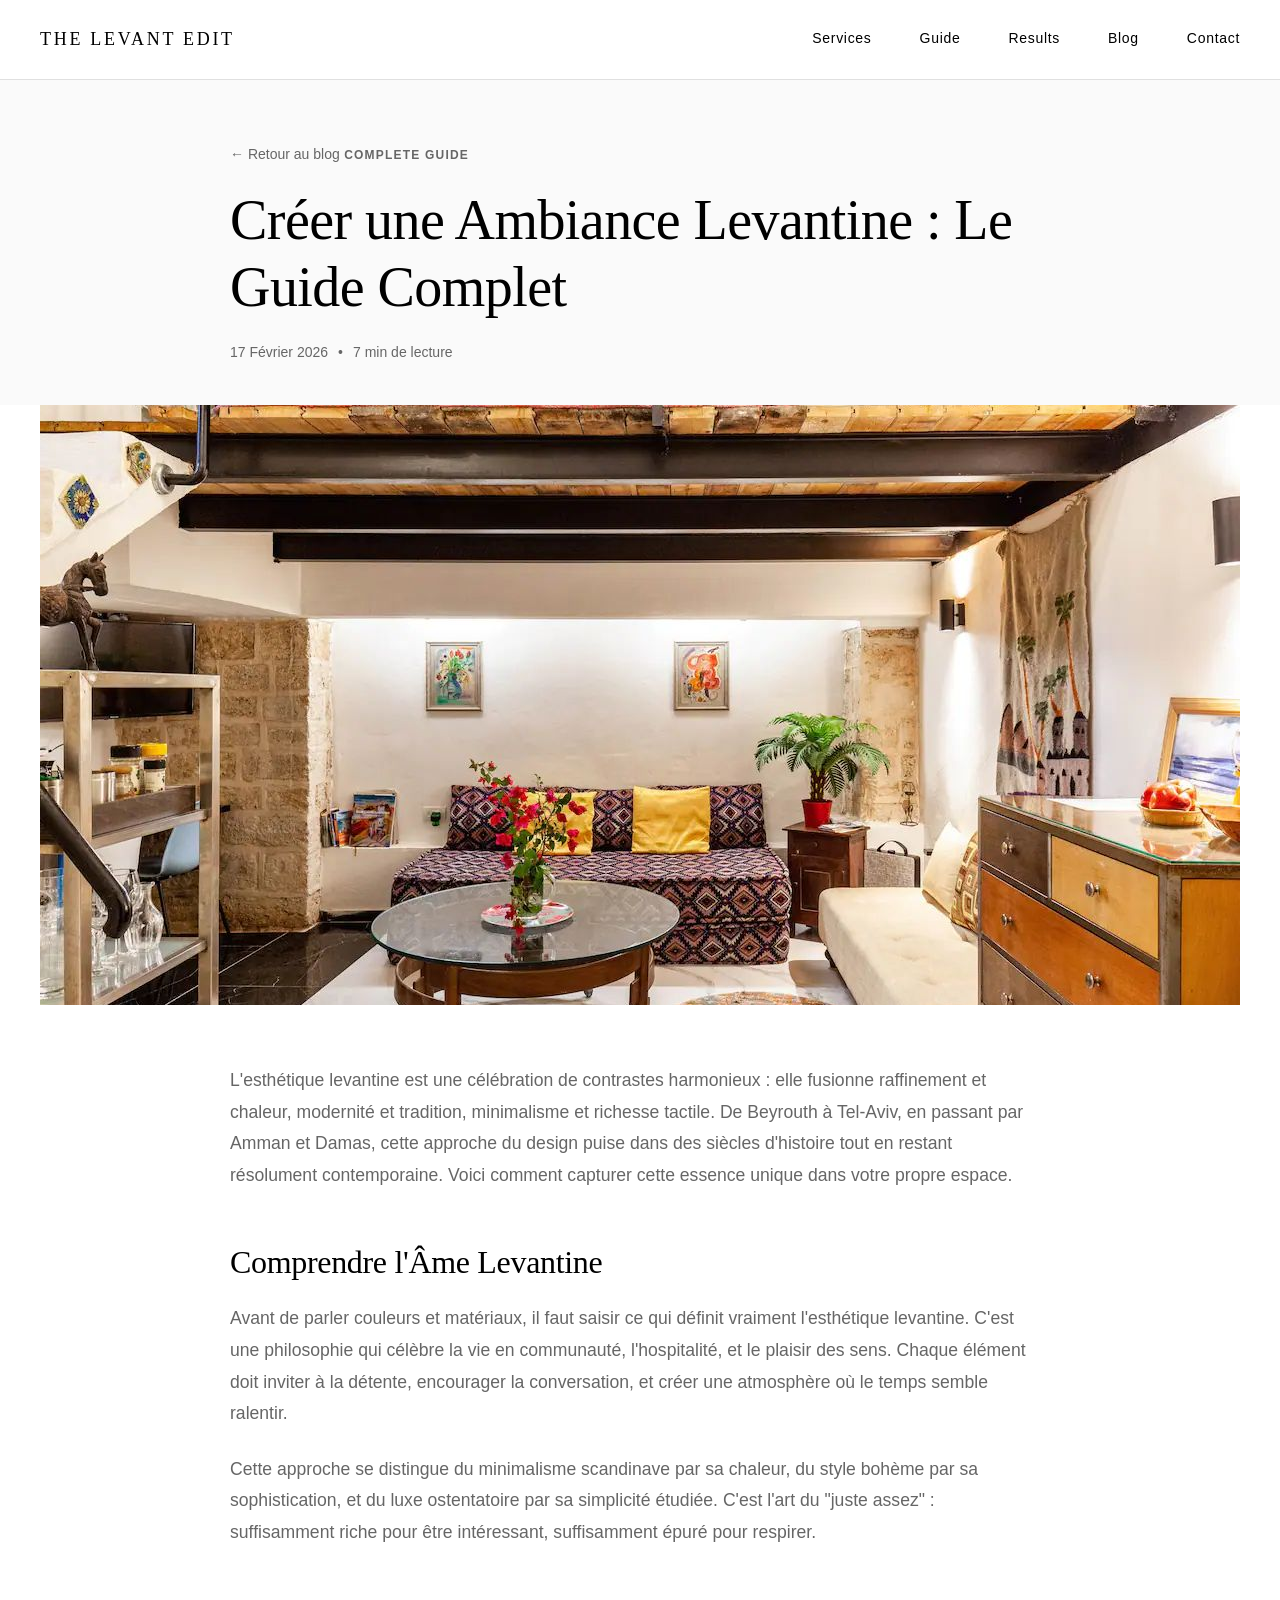
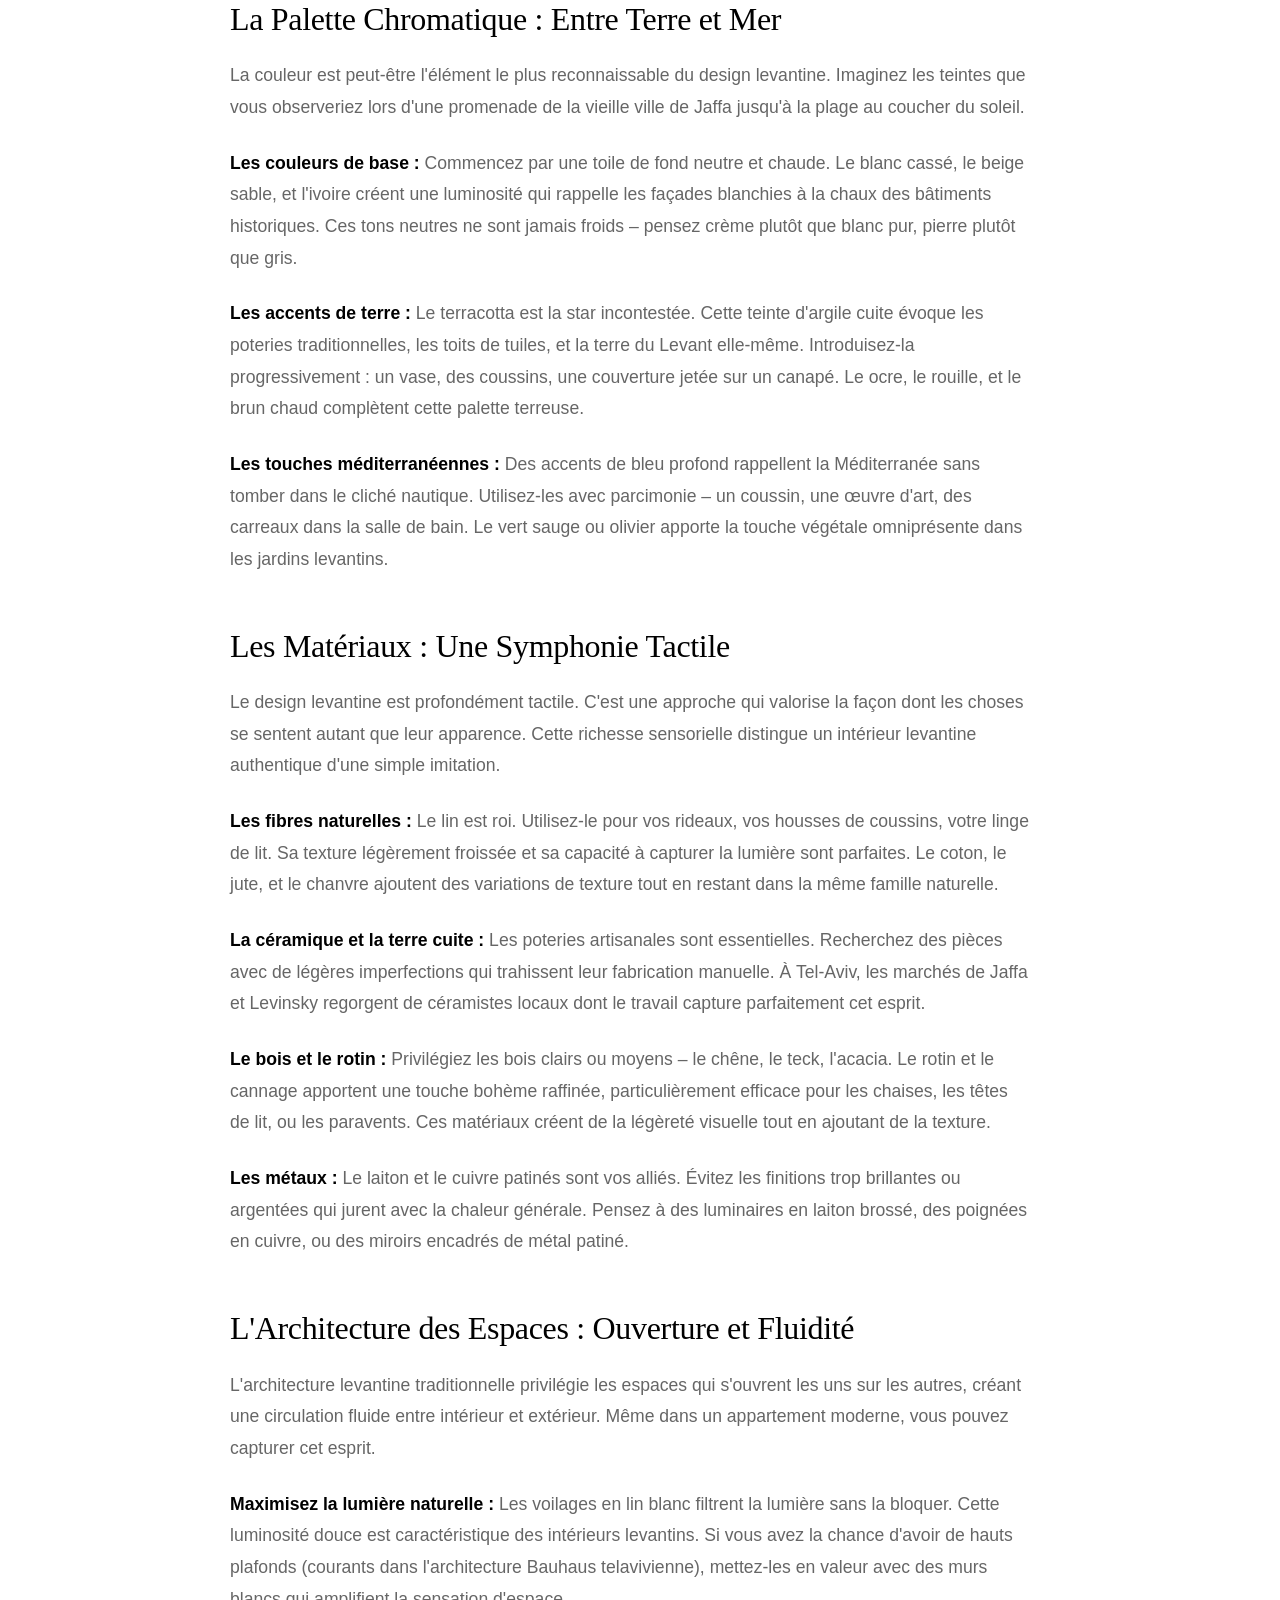
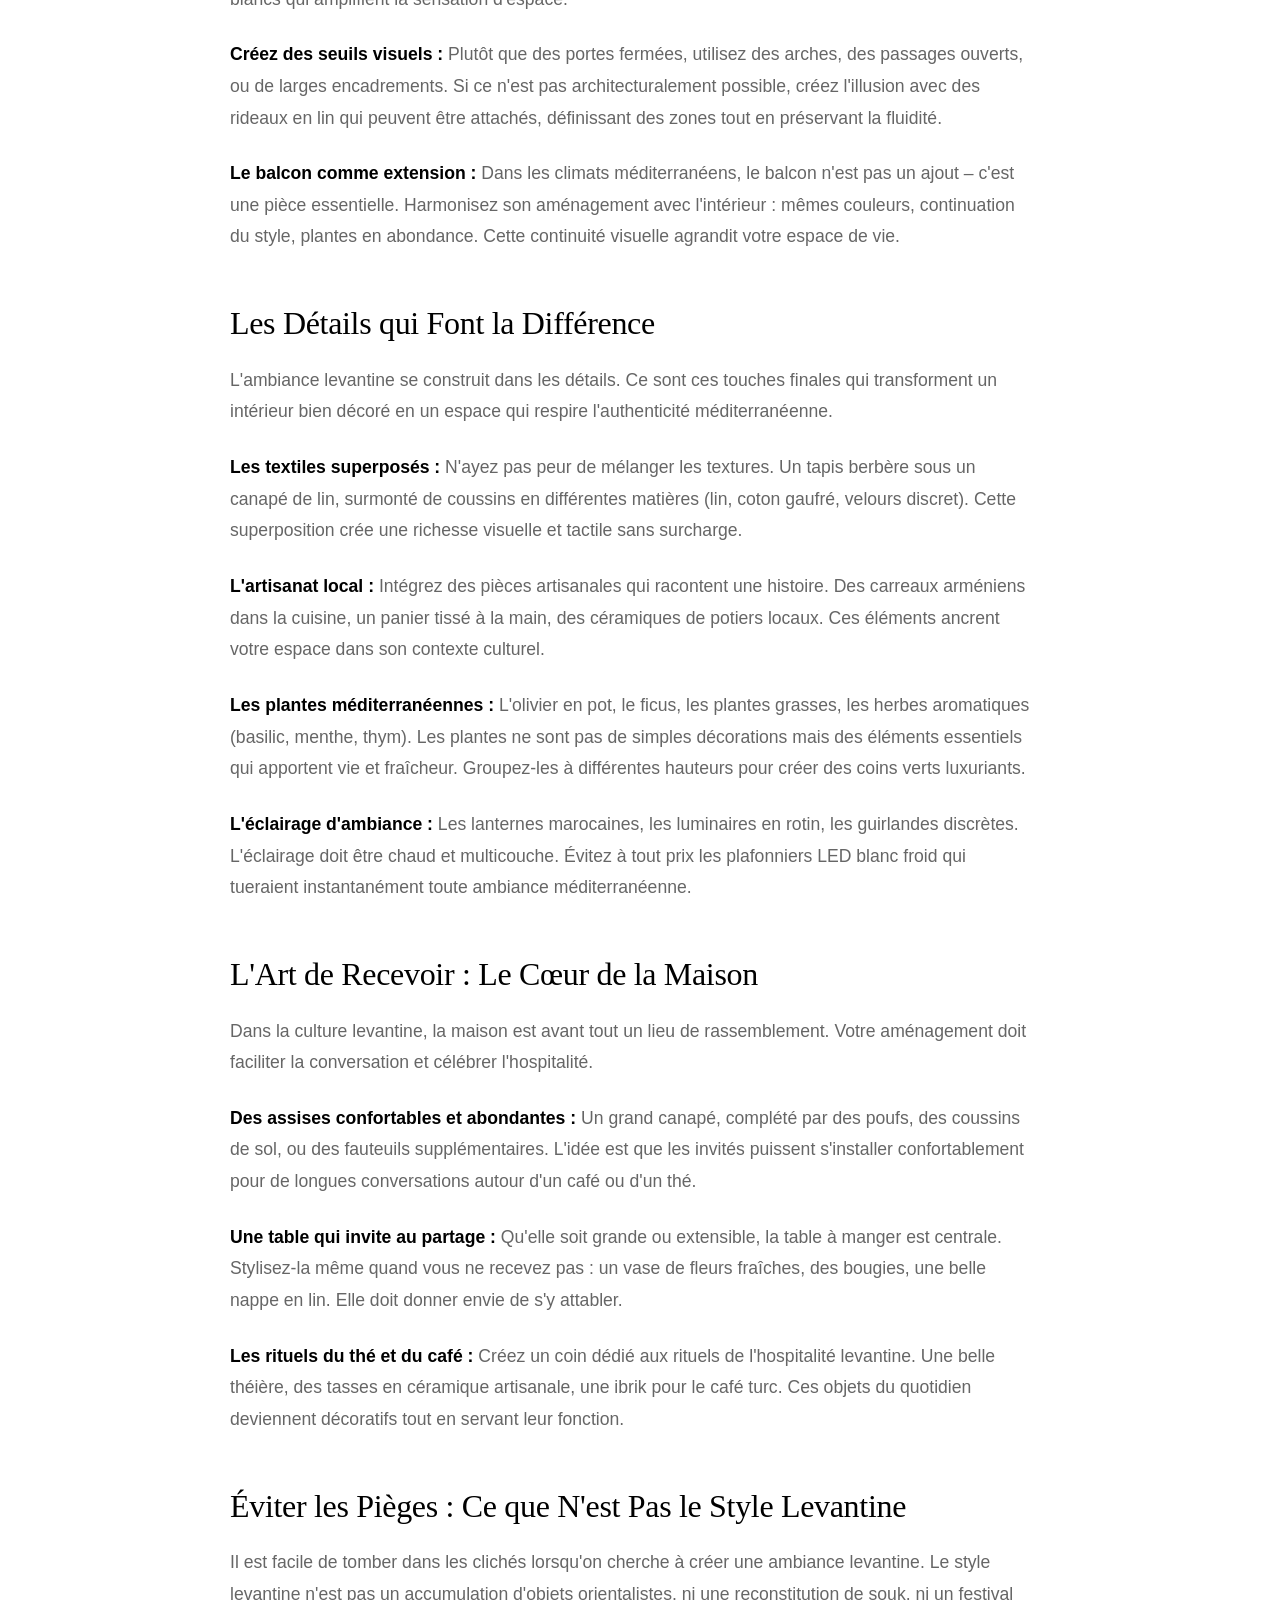
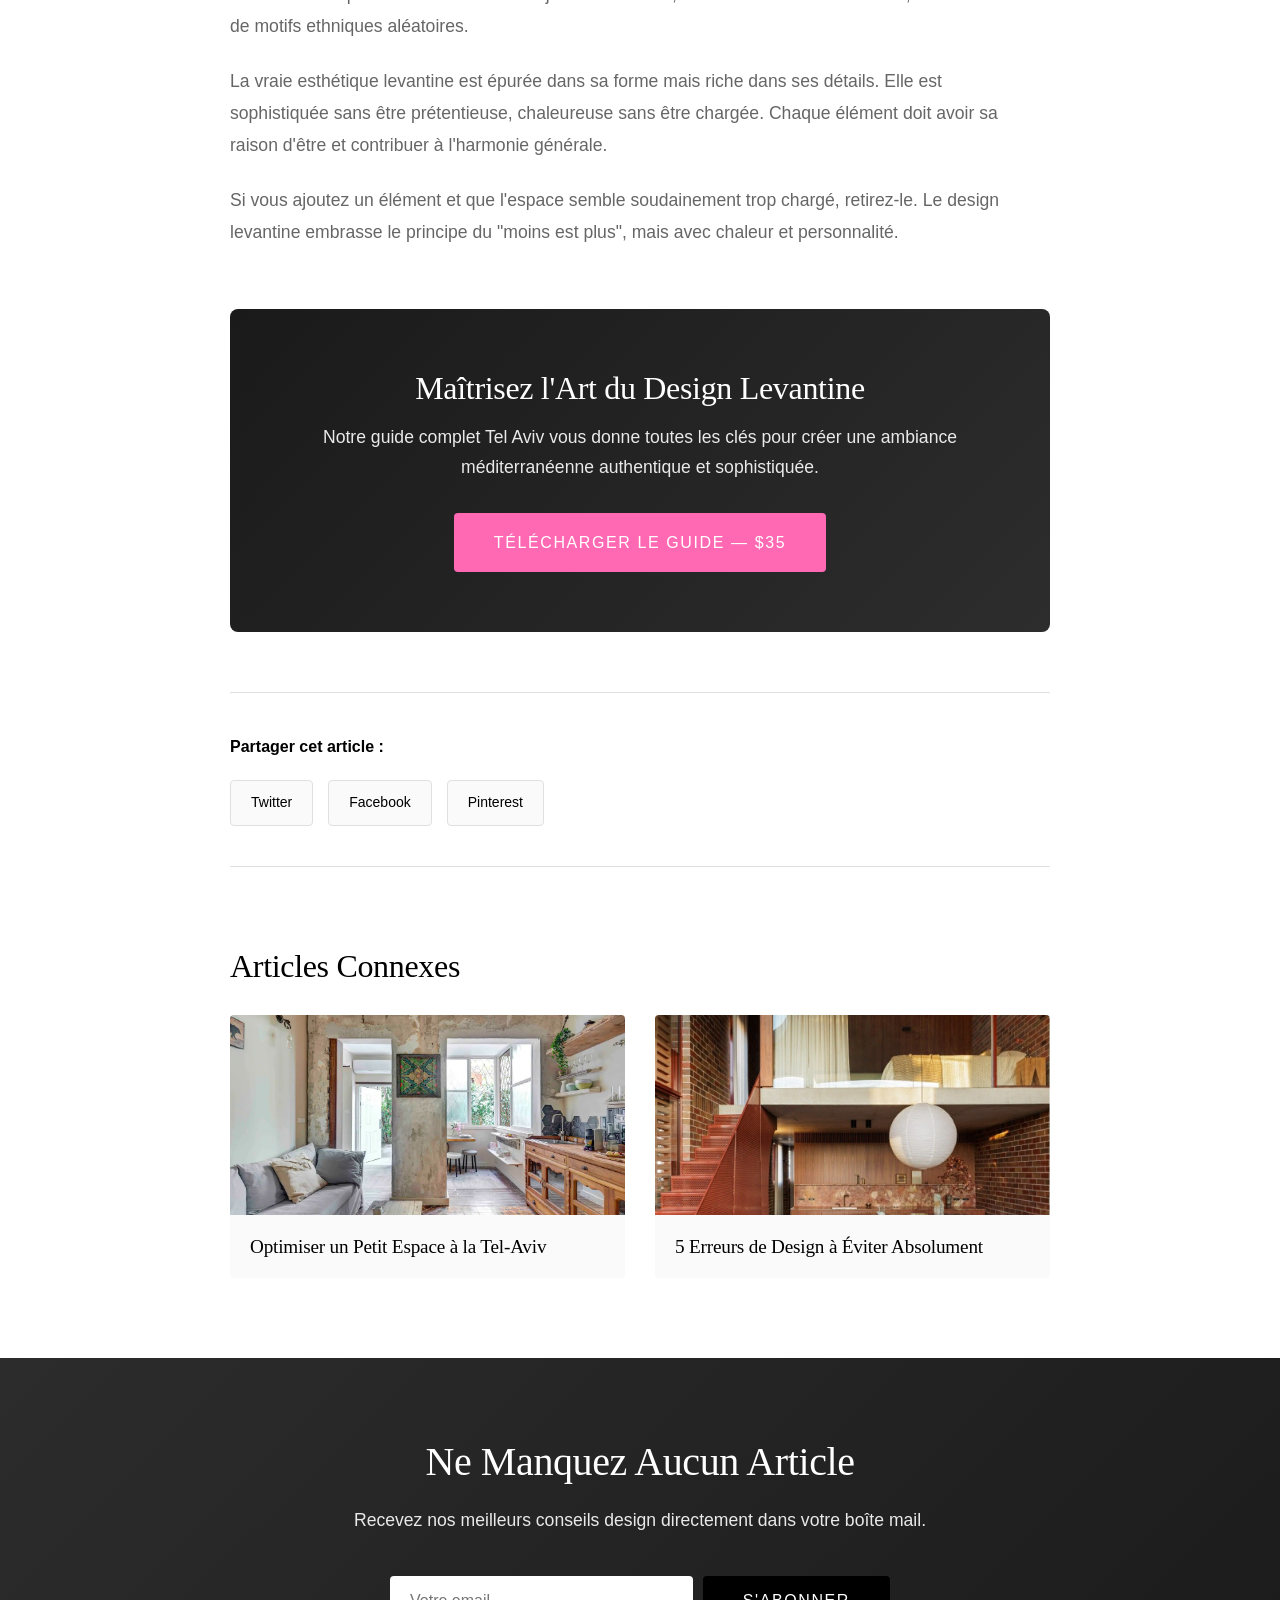
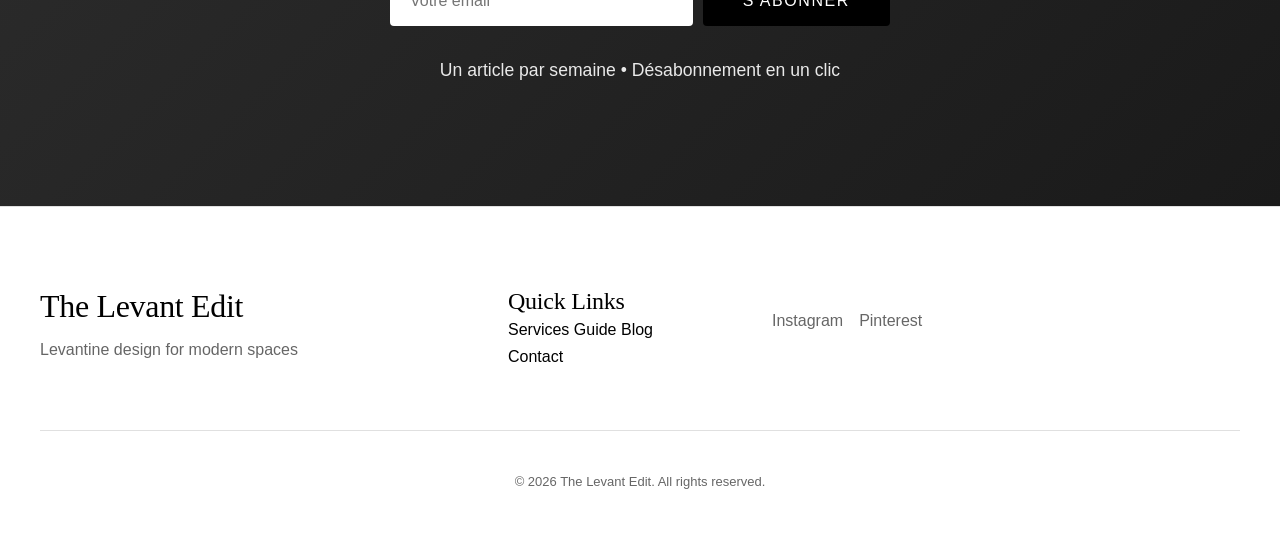
==== blog-ambiance-levantine.html @ 49e39364 "Ajout des 3 articles de blog complets: - Blog optimiser petit espace (5 min) - Blog erreurs design à" ====
<!DOCTYPE html>
<html lang="fr">
<head>
    <meta charset="UTF-8">
    <meta name="viewport" content="width=device-width, initial-scale=1.0">

    <!-- SEO Meta Tags -->
    <title>Créer une Ambiance Levantine : Le Guide Complet | The Levant Edit</title>
    <meta name="description" content="L'esthétique levantine fusionne raffinement et chaleur, modernité et tradition. Découvrez comment l'importer chez vous avec authenticité.">
    <meta name="keywords" content="design levantine, esthétique méditerranéenne, décoration moyen-orient, style tel aviv, ambiance levantine">

    <!-- Open Graph -->
    <meta property="og:type" content="article">
    <meta property="og:title" content="Créer une Ambiance Levantine : Le Guide Complet">
    <meta property="og:description" content="L'esthétique levantine fusionne raffinement et chaleur, modernité et tradition.">
    <meta property="og:image" content="https://thelevantedit.com/blog3.jpg">

    <!-- Canonical -->
    <link rel="canonical" href="https://thelevantedit.com/blog-ambiance-levantine.html">

    <!-- Favicon -->
    <link rel="icon" type="image/png" href="favicon.png">

    <!-- Stylesheet -->
    <link rel="stylesheet" href="styles.css">

    <!-- Google Analytics -->
    <script async src="https://www.googletagmanager.com/gtag/js?id=G-R26Z136GF2"></script>
    <script>
        window.dataLayer = window.dataLayer || [];
        function gtag(){dataLayer.push(arguments);}
        gtag('js', new Date());
        gtag('config', 'G-R26Z136GF2');
    </script>

    <!-- Gumroad -->
    <script src="https://gumroad.com/js/gumroad.js"></script>
</head>
<body>

    <!-- Navigation -->
    <nav class="nav">
        <div class="nav-container">
            <div class="nav-brand">
                <a href="index.html">The Levant Edit</a>
            </div>
            <div class="nav-mobile-toggle">
                <span></span>
                <span></span>
                <span></span>
            </div>
            <div class="nav-links">
                <a href="index.html#services">Services</a>
                <a href="index.html#airbnb">Guide</a>
                <a href="index.html#results">Results</a>
                <a href="index.html#blog">Blog</a>
                <a href="index.html#contact">Contact</a>
            </div>
        </div>
    </nav>

    <!-- Article Header -->
    <section class="blog-article-header">
        <div class="container-narrow">
            <a href="index.html#blog" class="back-link">← Retour au blog</a>
            <span class="article-category">Complete Guide</span>
            <h1>Créer une Ambiance Levantine : Le Guide Complet</h1>
            <div class="article-meta">
                <span>17 Février 2026</span>
                <span>•</span>
                <span>7 min de lecture</span>
            </div>
        </div>
    </section>

    <!-- Featured Image -->
    <section class="article-featured-image">
        <div class="container">
            <img src="blog3.jpg" alt="Ambiance levantine authentique">
        </div>
    </section>

    <!-- Article Content -->
    <article class="blog-article">
        <div class="container-narrow">
            <div class="article-content">
                <p class="lead-paragraph">L'esthétique levantine est une célébration de contrastes harmonieux : elle fusionne raffinement et chaleur, modernité et tradition, minimalisme et richesse tactile. De Beyrouth à Tel-Aviv, en passant par Amman et Damas, cette approche du design puise dans des siècles d'histoire tout en restant résolument contemporaine. Voici comment capturer cette essence unique dans votre propre espace.</p>

                <h2>Comprendre l'Âme Levantine</h2>
                <p>Avant de parler couleurs et matériaux, il faut saisir ce qui définit vraiment l'esthétique levantine. C'est une philosophie qui célèbre la vie en communauté, l'hospitalité, et le plaisir des sens. Chaque élément doit inviter à la détente, encourager la conversation, et créer une atmosphère où le temps semble ralentir.</p>

                <p>Cette approche se distingue du minimalisme scandinave par sa chaleur, du style bohème par sa sophistication, et du luxe ostentatoire par sa simplicité étudiée. C'est l'art du "juste assez" : suffisamment riche pour être intéressant, suffisamment épuré pour respirer.</p>

                <h2>La Palette Chromatique : Entre Terre et Mer</h2>
                <p>La couleur est peut-être l'élément le plus reconnaissable du design levantine. Imaginez les teintes que vous observeriez lors d'une promenade de la vieille ville de Jaffa jusqu'à la plage au coucher du soleil.</p>

                <p><strong>Les couleurs de base :</strong> Commencez par une toile de fond neutre et chaude. Le blanc cassé, le beige sable, et l'ivoire créent une luminosité qui rappelle les façades blanchies à la chaux des bâtiments historiques. Ces tons neutres ne sont jamais froids – pensez crème plutôt que blanc pur, pierre plutôt que gris.</p>

                <p><strong>Les accents de terre :</strong> Le terracotta est la star incontestée. Cette teinte d'argile cuite évoque les poteries traditionnelles, les toits de tuiles, et la terre du Levant elle-même. Introduisez-la progressivement : un vase, des coussins, une couverture jetée sur un canapé. Le ocre, le rouille, et le brun chaud complètent cette palette terreuse.</p>

                <p><strong>Les touches méditerranéennes :</strong> Des accents de bleu profond rappellent la Méditerranée sans tomber dans le cliché nautique. Utilisez-les avec parcimonie – un coussin, une œuvre d'art, des carreaux dans la salle de bain. Le vert sauge ou olivier apporte la touche végétale omniprésente dans les jardins levantins.</p>

                <h2>Les Matériaux : Une Symphonie Tactile</h2>
                <p>Le design levantine est profondément tactile. C'est une approche qui valorise la façon dont les choses se sentent autant que leur apparence. Cette richesse sensorielle distingue un intérieur levantine authentique d'une simple imitation.</p>

                <p><strong>Les fibres naturelles :</strong> Le lin est roi. Utilisez-le pour vos rideaux, vos housses de coussins, votre linge de lit. Sa texture légèrement froissée et sa capacité à capturer la lumière sont parfaites. Le coton, le jute, et le chanvre ajoutent des variations de texture tout en restant dans la même famille naturelle.</p>

                <p><strong>La céramique et la terre cuite :</strong> Les poteries artisanales sont essentielles. Recherchez des pièces avec de légères imperfections qui trahissent leur fabrication manuelle. À Tel-Aviv, les marchés de Jaffa et Levinsky regorgent de céramistes locaux dont le travail capture parfaitement cet esprit.</p>

                <p><strong>Le bois et le rotin :</strong> Privilégiez les bois clairs ou moyens – le chêne, le teck, l'acacia. Le rotin et le cannage apportent une touche bohème raffinée, particulièrement efficace pour les chaises, les têtes de lit, ou les paravents. Ces matériaux créent de la légèreté visuelle tout en ajoutant de la texture.</p>

                <p><strong>Les métaux :</strong> Le laiton et le cuivre patinés sont vos alliés. Évitez les finitions trop brillantes ou argentées qui jurent avec la chaleur générale. Pensez à des luminaires en laiton brossé, des poignées en cuivre, ou des miroirs encadrés de métal patiné.</p>

                <h2>L'Architecture des Espaces : Ouverture et Fluidité</h2>
                <p>L'architecture levantine traditionnelle privilégie les espaces qui s'ouvrent les uns sur les autres, créant une circulation fluide entre intérieur et extérieur. Même dans un appartement moderne, vous pouvez capturer cet esprit.</p>

                <p><strong>Maximisez la lumière naturelle :</strong> Les voilages en lin blanc filtrent la lumière sans la bloquer. Cette luminosité douce est caractéristique des intérieurs levantins. Si vous avez la chance d'avoir de hauts plafonds (courants dans l'architecture Bauhaus telavivienne), mettez-les en valeur avec des murs blancs qui amplifient la sensation d'espace.</p>

                <p><strong>Créez des seuils visuels :</strong> Plutôt que des portes fermées, utilisez des arches, des passages ouverts, ou de larges encadrements. Si ce n'est pas architecturalement possible, créez l'illusion avec des rideaux en lin qui peuvent être attachés, définissant des zones tout en préservant la fluidité.</p>

                <p><strong>Le balcon comme extension :</strong> Dans les climats méditerranéens, le balcon n'est pas un ajout – c'est une pièce essentielle. Harmonisez son aménagement avec l'intérieur : mêmes couleurs, continuation du style, plantes en abondance. Cette continuité visuelle agrandit votre espace de vie.</p>

                <h2>Les Détails qui Font la Différence</h2>
                <p>L'ambiance levantine se construit dans les détails. Ce sont ces touches finales qui transforment un intérieur bien décoré en un espace qui respire l'authenticité méditerranéenne.</p>

                <p><strong>Les textiles superposés :</strong> N'ayez pas peur de mélanger les textures. Un tapis berbère sous un canapé de lin, surmonté de coussins en différentes matières (lin, coton gaufré, velours discret). Cette superposition crée une richesse visuelle et tactile sans surcharge.</p>

                <p><strong>L'artisanat local :</strong> Intégrez des pièces artisanales qui racontent une histoire. Des carreaux arméniens dans la cuisine, un panier tissé à la main, des céramiques de potiers locaux. Ces éléments ancrent votre espace dans son contexte culturel.</p>

                <p><strong>Les plantes méditerranéennes :</strong> L'olivier en pot, le ficus, les plantes grasses, les herbes aromatiques (basilic, menthe, thym). Les plantes ne sont pas de simples décorations mais des éléments essentiels qui apportent vie et fraîcheur. Groupez-les à différentes hauteurs pour créer des coins verts luxuriants.</p>

                <p><strong>L'éclairage d'ambiance :</strong> Les lanternes marocaines, les luminaires en rotin, les guirlandes discrètes. L'éclairage doit être chaud et multicouche. Évitez à tout prix les plafonniers LED blanc froid qui tueraient instantanément toute ambiance méditerranéenne.</p>

                <h2>L'Art de Recevoir : Le Cœur de la Maison</h2>
                <p>Dans la culture levantine, la maison est avant tout un lieu de rassemblement. Votre aménagement doit faciliter la conversation et célébrer l'hospitalité.</p>

                <p><strong>Des assises confortables et abondantes :</strong> Un grand canapé, complété par des poufs, des coussins de sol, ou des fauteuils supplémentaires. L'idée est que les invités puissent s'installer confortablement pour de longues conversations autour d'un café ou d'un thé.</p>

                <p><strong>Une table qui invite au partage :</strong> Qu'elle soit grande ou extensible, la table à manger est centrale. Stylisez-la même quand vous ne recevez pas : un vase de fleurs fraîches, des bougies, une belle nappe en lin. Elle doit donner envie de s'y attabler.</p>

                <p><strong>Les rituels du thé et du café :</strong> Créez un coin dédié aux rituels de l'hospitalité levantine. Une belle théière, des tasses en céramique artisanale, une ibrik pour le café turc. Ces objets du quotidien deviennent décoratifs tout en servant leur fonction.</p>

                <h2>Éviter les Pièges : Ce que N'est Pas le Style Levantine</h2>
                <p>Il est facile de tomber dans les clichés lorsqu'on cherche à créer une ambiance levantine. Le style levantine n'est pas un accumulation d'objets orientalistes, ni une reconstitution de souk, ni un festival de motifs ethniques aléatoires.</p>

                <p>La vraie esthétique levantine est épurée dans sa forme mais riche dans ses détails. Elle est sophistiquée sans être prétentieuse, chaleureuse sans être chargée. Chaque élément doit avoir sa raison d'être et contribuer à l'harmonie générale.</p>

                <p>Si vous ajoutez un élément et que l'espace semble soudainement trop chargé, retirez-le. Le design levantine embrasse le principe du "moins est plus", mais avec chaleur et personnalité.</p>
            </div>

            <!-- Article CTA -->
            <div class="article-cta-box">
                <h3>Maîtrisez l'Art du Design Levantine</h3>
                <p>Notre guide complet Tel Aviv vous donne toutes les clés pour créer une ambiance méditerranéenne authentique et sophistiquée.</p>
                <a href="https://thelevantedit.gumroad.com/l/airbnbinisrael" class="btn-primary gumroad-button" data-gumroad-single-product="true">
                    Télécharger le Guide — $35
                </a>
            </div>

            <!-- Share Section -->
            <div class="article-share">
                <p><strong>Partager cet article :</strong></p>
                <div class="share-buttons">
                    <a href="#" class="share-btn">Twitter</a>
                    <a href="#" class="share-btn">Facebook</a>
                    <a href="#" class="share-btn">Pinterest</a>
                </div>
            </div>

            <!-- Related Articles -->
            <div class="related-articles">
                <h3>Articles Connexes</h3>
                <div class="related-grid">
                    <a href="blog-optimiser-petit-espace.html" class="related-card">
                        <img src="blog1.jpg" alt="Optimiser petit espace">
                        <h4>Optimiser un Petit Espace à la Tel-Aviv</h4>
                    </a>
                    <a href="blog-erreurs-design.html" class="related-card">
                        <img src="blog2.jpg" alt="Erreurs design">
                        <h4>5 Erreurs de Design à Éviter Absolument</h4>
                    </a>
                </div>
            </div>
        </div>
    </article>

    <!-- Newsletter Section -->
    <section class="blog-newsletter">
        <div class="container">
            <h2>Ne Manquez Aucun Article</h2>
            <p>Recevez nos meilleurs conseils design directement dans votre boîte mail.</p>
            <form class="newsletter-form" id="article-newsletter-form">
                <input type="email" placeholder="Votre email" required>
                <button type="submit" class="btn-primary">S'abonner</button>
            </form>
            <p class="newsletter-note">Un article par semaine • Désabonnement en un clic</p>
        </div>
    </section>

    <!-- Footer -->
    <footer class="footer">
        <div class="container">
            <div class="footer-content">
                <div class="footer-brand">
                    <h3>The Levant Edit</h3>
                    <p class="footer-tagline">Levantine design for modern spaces</p>
                </div>
                <div class="footer-links">
                    <h4>Quick Links</h4>
                    <a href="index.html#services">Services</a>
                    <a href="index.html#airbnb">Guide</a>
                    <a href="index.html#blog">Blog</a>
                    <a href="index.html#contact">Contact</a>
                </div>
                <div class="footer-social">
                    <a href="https://instagram.com/thelevantedit" target="_blank" rel="noopener">Instagram</a>
                    <a href="https://pinterest.com/thelevantedit" target="_blank" rel="noopener">Pinterest</a>
                </div>
            </div>
            <div class="footer-bottom">
                <p>&copy; 2026 The Levant Edit. All rights reserved.</p>
            </div>
        </div>
    </footer>

    <!-- Scripts -->
    <script src="app.js"></script>
    <script>
        // Newsletter form
        document.getElementById('article-newsletter-form')?.addEventListener('submit', function(e) {
            e.preventDefault();
            alert('✅ Merci ! Vous êtes inscrit à la newsletter.');
            this.reset();
        });
    </script>

</body>
</html>
---- styles.css ----
/* ========================================
   THE LEVANT EDIT - LUXURY MINIMALIST
   Inspired by Aman.com
   ======================================== */

:root {
    --white: #FFFFFF;
    --off-white: #FAFAFA;
    --light-grey: #F5F5F5;
    --mid-grey: #E0E0E0;
    --dark-grey: #666666;
    --black: #000000;
    --spacing: 120px;
}

* {
    margin: 0;
    padding: 0;
    box-sizing: border-box;
}

html {
    scroll-behavior: smooth;
}

body {
    font-family: 'Inter', -apple-system, sans-serif;
    color: var(--black);
    line-height: 1.7;
    font-size: 16px;
    font-weight: 300;
    background: var(--white);
    -webkit-font-smoothing: antialiased;
}

h1, h2, h3, h4 {
    font-family: 'Cormorant Garamond', serif;
    font-weight: 400;
    line-height: 1.2;
    letter-spacing: -0.01em;
}

h1 { font-size: clamp(2.5rem, 6vw, 4rem); }
h2 { font-size: clamp(2rem, 4vw, 3rem); }
h3 { font-size: clamp(1.5rem, 3vw, 2rem); }
h4 { font-size: clamp(1.2rem, 2.5vw, 1.5rem); }

a {
    color: inherit;
    text-decoration: none;
    transition: opacity 0.3s ease;
}

a:hover {
    opacity: 0.6;
}

img {
    width: 100%;
    height: 100%;
    object-fit: cover;
    display: block;
}

.container {
    max-width: 1400px;
    margin: 0 auto;
    padding: 0 40px;
}

.container-narrow {
    max-width: 900px;
    margin: 0 auto;
    padding: 0 40px;
}

/* Navigation */
.nav {
    position: fixed;
    top: 0;
    left: 0;
    right: 0;
    background: rgba(255, 255, 255, 0.95);
    backdrop-filter: blur(10px);
    border-bottom: 1px solid var(--mid-grey);
    z-index: 1000;
}

.nav-container {
    max-width: 1400px;
    margin: 0 auto;
    padding: 24px 40px;
    display: flex;
    justify-content: space-between;
    align-items: center;
}

.logo {
    font-family: 'Cormorant Garamond', serif;
    font-size: 18px;
    font-weight: 500;
    letter-spacing: 0.15em;
    text-transform: uppercase;
}

.nav-links {
    display: flex;
    gap: 48px;
}

.nav-links a {
    font-size: 14px;
    font-weight: 400;
    letter-spacing: 0.05em;
}

/* Hero */
.hero {
    margin-top: 80px;
    height: 85vh;
    position: relative;
    display: flex;
    align-items: center;
    justify-content: center;
}

.hero-image {
    position: absolute;
    inset: 0;
    z-index: 1;
}

.hero-image img {
    filter: brightness(0.85);
}

.hero-content {
    position: relative;
    z-index: 2;
    text-align: center;
    color: var(--white);
}

.hero-content h1 {
    margin-bottom: 24px;
    text-shadow: 0 2px 20px rgba(0,0,0,0.3);
}

.hero-content p {
    font-size: 18px;
    letter-spacing: 0.05em;
}

/* Gallery */
.gallery {
    padding: var(--spacing) 0;
}

.gallery-grid {
    display: grid;
    grid-template-columns: repeat(12, 1fr);
    gap: 16px;
    max-width: 1600px;
    margin: 0 auto;
    padding: 0 40px;
}

.gallery-item {
    grid-column: span 4;
    aspect-ratio: 3/4;
    overflow: hidden;
}

.gallery-item.large {
    grid-column: span 8;
    aspect-ratio: 16/9;
}

.gallery-item img {
    transition: transform 0.6s ease;
}

.gallery-item:hover img {
    transform: scale(1.05);
}

/* Intro Text */
.intro-text {
    padding: 80px 0;
    background: var(--light-grey);
}

.lead {
    font-size: 24px;
    line-height: 1.6;
    font-weight: 300;
    text-align: center;
}

/* Section Headers */
.section-header {
    margin-bottom: 60px;
}

.label {
    display: block;
    font-size: 12px;
    letter-spacing: 0.2em;
    text-transform: uppercase;
    color: var(--dark-grey);
    margin-bottom: 16px;
}

.section-header h2 {
    margin-bottom: 16px;
}

.section-intro {
    font-size: 18px;
    color: var(--dark-grey);
    max-width: 700px;
    margin-bottom: 60px;
}

/* Airbnb Section */
.airbnb-section {
    padding: var(--spacing) 0;
}

.services-grid {
    display: grid;
    gap: 100px;
    margin-bottom: 100px;
}

.service-block h3 {
    margin-bottom: 16px;
}

.service-block > p {
    color: var(--dark-grey);
    margin-bottom: 48px;
    max-width: 600px;
}

/* E-books */
.ebook-list {
    display: grid;
    gap: 48px;
}

.ebook-item {
    display: grid;
    grid-template-columns: 300px 1fr;
    gap: 40px;
    padding-bottom: 48px;
    border-bottom: 1px solid var(--mid-grey);
}

.ebook-item:last-child {
    border-bottom: none;
}

.ebook-visual {
    aspect-ratio: 3/4;
    overflow: hidden;
}

.ebook-info h4 {
    margin-bottom: 12px;
}

.ebook-info p {
    color: var(--dark-grey);
    margin-bottom: 24px;
}

.ebook-meta {
    display: flex;
    align-items: center;
    gap: 32px;
}

.ebook-price {
    font-family: 'Cormorant Garamond', serif;
    font-size: 32px;
    font-weight: 400;
}

.ebook-status {
    font-size: 14px;
    letter-spacing: 0.1em;
    text-transform: uppercase;
    color: var(--dark-grey);
}

.link-arrow {
    font-size: 14px;
    letter-spacing: 0.05em;
    border-bottom: 1px solid var(--black);
    padding-bottom: 2px;
}

.link-arrow:hover {
    opacity: 1;
    border-color: var(--dark-grey);
}

.ebook-item.coming-soon {
    opacity: 0.5;
}

/* Consultations */
.consultation-tiers {
    display: grid;
    grid-template-columns: repeat(3, 1fr);
    gap: 32px;
}

.tier {
    padding: 48px 32px;
    border: 1px solid var(--mid-grey);
    position: relative;
}

.tier.featured {
    border: 2px solid var(--black);
}

.tier-badge {
    position: absolute;
    top: -12px;
    left: 32px;
    background: var(--black);
    color: var(--white);
    padding: 4px 12px;
    font-size: 11px;
    letter-spacing: 0.1em;
    text-transform: uppercase;
}

.tier h4 {
    margin-bottom: 8px;
}

.tier-duration {
    font-size: 14px;
    color: var(--dark-grey);
    margin-bottom: 24px;
    letter-spacing: 0.05em;
}

.tier > p {
    color: var(--dark-grey);
    margin-bottom: 32px;
    min-height: 80px;
}

.tier-footer {
    display: flex;
    justify-content: space-between;
    align-items: center;
    padding-top: 24px;
    border-top: 1px solid var(--mid-grey);
}

.tier-price {
    font-family: 'Cormorant Garamond', serif;
    font-size: 36px;
    font-weight: 400;
}

/* Results */
.results-section {
    padding: 80px 0;
    border-top: 1px solid var(--mid-grey);
}

.results-section h3 {
    margin-bottom: 48px;
}

.results-grid {
    display: grid;
    grid-template-columns: repeat(3, 1fr);
    gap: 60px;
}

.result-item {
    text-align: center;
}

.result-number {
    display: block;
    font-family: 'Cormorant Garamond', serif;
    font-size: 48px;
    font-weight: 400;
    margin-bottom: 12px;
}

.result-label {
    display: block;
    font-size: 14px;
    color: var(--dark-grey);
    letter-spacing: 0.05em;
}

/* Image Break */
.image-break {
    height: 70vh;
    overflow: hidden;
}

/* Travel Section */
.travel-section {
    padding: var(--spacing) 0;
    background: var(--off-white);
}

.travel-grid {
    display: grid;
    grid-template-columns: repeat(3, 1fr);
    gap: 48px;
}

.travel-item {
    transition: opacity 0.3s ease;
}

.travel-item.coming-soon {
    opacity: 0.5;
}

.travel-image {
    aspect-ratio: 4/5;
    margin-bottom: 24px;
    overflow: hidden;
}

.travel-image img {
    transition: transform 0.6s ease;
}

.travel-item:hover .travel-image img {
    transform: scale(1.05);
}

.travel-info h3 {
    margin-bottom: 12px;
}

.travel-info p {
    color: var(--dark-grey);
    margin-bottom: 24px;
    min-height: 60px;
}

.travel-meta {
    display: flex;
    align-items: center;
    gap: 24px;
}

.travel-price {
    font-family: 'Cormorant Garamond', serif;
    font-size: 28px;
    font-weight: 400;
}

.travel-status {
    font-size: 14px;
    letter-spacing: 0.1em;
    text-transform: uppercase;
    color: var(--dark-grey);
}

/* Testimonials */
.testimonials {
    padding: var(--spacing) 0;
}

.testimonial {
    padding: 60px 0;
    border-bottom: 1px solid var(--mid-grey);
}

.testimonial:last-child {
    border-bottom: none;
}

.testimonial-text {
    font-size: 24px;
    line-height: 1.6;
    font-weight: 300;
    margin-bottom: 24px;
}

.testimonial-author {
    font-size: 14px;
    letter-spacing: 0.05em;
    color: var(--dark-grey);
}

/* Contact */
.contact-section {
    padding: var(--spacing) 0;
    text-align: center;
    background: var(--light-grey);
}

.contact-section h2 {
    margin-bottom: 24px;
}

.contact-section p {
    color: var(--dark-grey);
    margin-bottom: 40px;
}

.btn-primary {
    display: inline-block;
    padding: 16px 48px;
    background: var(--black);
    color: var(--white);
    font-size: 14px;
    letter-spacing: 0.1em;
    text-transform: uppercase;
    transition: all 0.3s ease;
}

.btn-primary:hover {
    background: var(--dark-grey);
    opacity: 1;
}

.contact-note {
    margin-top: 24px;
    font-size: 14px;
    color: var(--dark-grey);
}

/* Footer */
.footer {
    padding: 80px 0 40px;
    border-top: 1px solid var(--mid-grey);
}

.footer-content {
    display: grid;
    grid-template-columns: 2fr repeat(3, 1fr);
    gap: 60px;
    margin-bottom: 60px;
}

.footer-logo {
    font-family: 'Cormorant Garamond', serif;
    font-size: 18px;
    font-weight: 500;
    letter-spacing: 0.15em;
    text-transform: uppercase;
    margin-bottom: 16px;
}

.footer-col p {
    color: var(--dark-grey);
    font-size: 14px;
}

.footer-col h4 {
    font-size: 14px;
    font-weight: 400;
    letter-spacing: 0.1em;
    text-transform: uppercase;
    margin-bottom: 20px;
}

.footer-col a {
    display: block;
    font-size: 14px;
    color: var(--dark-grey);
    margin-bottom: 12px;
}

.footer-bottom {
    text-align: center;
    padding-top: 40px;
    border-top: 1px solid var(--mid-grey);
}

.footer-bottom p {
    font-size: 13px;
    color: var(--dark-grey);
}

/* Responsive */
@media (max-width: 1200px) {
    .gallery-item {
        grid-column: span 6;
    }
    
    .gallery-item.large {
        grid-column: span 12;
    }
    
    .consultation-tiers {
        grid-template-columns: 1fr;
    }
    
    .results-grid {
        grid-template-columns: 1fr;
        gap: 40px;
    }
    
    .travel-grid {
        grid-template-columns: 1fr;
    }
}

@media (max-width: 768px) {
    :root {
        --spacing: 80px;
    }
    
    .container,
    .container-narrow {
        padding: 0 24px;
    }
    
    .nav-container {
        padding: 20px 24px;
    }
    
    .nav-links {
        display: none;
    }
    
    .hero {
        height: 60vh;
    }
    
    .gallery-grid {
        padding: 0 16px;
        gap: 8px;
    }
    
    .ebook-item {
        grid-template-columns: 1fr;
    }
    
    .footer-content {
        grid-template-columns: 1fr;
        gap: 40px;
    }
}
/* Photo Showcase */
.photo-showcase {
    padding: 0;
}

.showcase-grid {
    display: grid;
    grid-template-columns: repeat(3, 1fr);
    gap: 0;
}

.showcase-item {
    aspect-ratio: 1;
    overflow: hidden;
}

.showcase-item img {
    transition: transform 0.6s ease;
}

.showcase-item:hover img {
    transform: scale(1.05);
}

@media (max-width: 768px) {
    .showcase-grid {
        grid-template-columns: 1fr;
    }
}

/* Language Selector */
.lang-selector {
    padding: 8px 16px;
    border: 1px solid var(--mid-grey);
    background: var(--white);
    font-family: 'Inter', sans-serif;
    font-size: 14px;
    cursor: pointer;
    transition: all 0.3s ease;
}

.lang-selector:hover {
    border-color: var(--black);
}

.lang-selector:focus {
    outline: none;
    border-color: var(--black);
}

/* RTL Support */
body.rtl {
    direction: rtl;
}

body.rtl .nav-links {
    flex-direction: row-reverse;
}

body.rtl .ebook-item {
    grid-template-columns: 1fr 300px;
}

body.rtl .guide-footer,
body.rtl .ebook-meta,
body.rtl .travel-meta,
body.rtl .tier-footer {
    flex-direction: row-reverse;
}

body.rtl .footer-content {
    direction: rtl;
}

body.rtl .link-arrow::after {
    content: ' ←';
}

/* Hebrew font */
body[lang="he"],
body[lang="he"] * {
    font-family: 'Rubik', 'Inter', sans-serif !important;
}

/* Arabic font */
body[lang="ar"],
body[lang="ar"] * {
    font-family: 'Inter', sans-serif !important;
}

/* ========================================
   NEW SECTIONS - SALES OPTIMIZED
   ======================================== */

/* Announcement Bar */
.announcement-bar {
    background: #000;
    color: #fff;
    text-align: center;
    padding: 12px 20px;
    font-size: 14px;
    position: fixed;
    top: 0;
    left: 0;
    right: 0;
    z-index: 1001;
}

.announcement-bar + .nav {
    top: 48px;
}

.announcement-bar .strike {
    text-decoration: line-through;
    opacity: 0.7;
    margin-right: 5px;
}

/* Hero Enhancements */
.hero-badge {
    display: inline-block;
    background: rgba(0, 0, 0, 0.8);
    color: #fff;
    padding: 8px 16px;
    border-radius: 50px;
    font-size: 14px;
    margin-bottom: 20px;
    backdrop-filter: blur(10px);
}

.hero-subtitle {
    font-size: 1.2rem;
    margin: 20px 0 30px;
    max-width: 600px;
}

.hero-cta {
    display: flex;
    gap: 16px;
    margin: 30px 0;
    flex-wrap: wrap;
}

.hero-trust {
    display: flex;
    flex-wrap: wrap;
    gap: 20px;
    font-size: 14px;
    color: var(--white);
    margin-top: 20px;
}

/* Buttons */
.btn-primary, .btn-secondary {
    display: inline-block;
    padding: 16px 40px;
    border-radius: 4px;
    font-weight: 500;
    transition: all 0.3s ease;
    text-align: center;
    cursor: pointer;
    border: none;
    font-size: 16px;
}

.btn-primary {
    background: var(--black);
    color: var(--white);
}

.btn-primary:hover {
    background: #333;
    opacity: 1;
    transform: translateY(-2px);
}

/* Gumroad Button Styles */
.gumroad-button {
    background: #FF69B4 !important;
    color: var(--white) !important;
}

.gumroad-button:hover {
    background: #FF1493 !important;
    opacity: 1 !important;
    box-shadow: 0 10px 30px rgba(255, 105, 180, 0.4);
    transform: translateY(-2px);
}

.btn-secondary {
    background: var(--black);
    color: var(--white);
    border: 1px solid var(--black);
}

.btn-secondary:hover {
    background: #333;
    color: var(--white);
    opacity: 1;
    transform: translateY(-2px);
}

.btn-primary-large {
    padding: 20px 50px;
    font-size: 18px;
    font-weight: 600;
}

/* Social Proof Bar */
.social-proof-bar {
    background: var(--light-grey);
    padding: 40px 0;
}

.proof-items {
    display: grid;
    grid-template-columns: repeat(auto-fit, minmax(200px, 1fr));
    gap: 40px;
    text-align: center;
}

.proof-item strong {
    display: block;
    font-size: 2.5rem;
    font-family: 'Cormorant Garamond', serif;
    margin-bottom: 8px;
}

.proof-item span {
    font-size: 14px;
    color: var(--dark-grey);
}

/* Problem Section */
.problem-section {
    padding: var(--spacing) 0;
    background: var(--white);
}

.problem-section h2 {
    text-align: center;
    margin-bottom: 60px;
}

.problem-grid {
    display: grid;
    grid-template-columns: repeat(3, 1fr);
    gap: 40px;
    margin-bottom: 60px;
    align-items: stretch;
}

.problem-item {
    text-align: center;
    padding: 40px;
    background: var(--off-white);
    border-radius: 4px;
    display: flex;
    flex-direction: column;
    justify-content: flex-start;
}

.problem-icon {
    font-size: 3rem;
    margin-bottom: 20px;
    display: block;
}

.problem-item h3 {
    margin-bottom: 16px;
    min-height: 60px;
    display: flex;
    align-items: center;
    justify-content: center;
}

.problem-item p {
    flex-grow: 1;
}

.problem-conclusion {
    text-align: center;
    font-size: 1.5rem;
    max-width: 900px;
    margin: 40px auto 0;
    line-height: 1.8;
    font-weight: 500;
    color: var(--black);
    padding: 40px;
    background: var(--light-grey);
    border-radius: 8px;
    border-left: 6px solid var(--black);
}

/* Preview Section */
.preview-section {
    padding: var(--spacing) 0;
    background: var(--light-grey);
}

.section-header-center {
    text-align: center;
    margin-bottom: 60px;
}

.section-header-center h2 {
    margin-bottom: 20px;
}

.preview-grid {
    display: grid;
    grid-template-columns: repeat(5, 1fr);
    gap: 40px;
    margin-bottom: 80px;
}

@media (max-width: 1400px) {
    .preview-grid {
        grid-template-columns: repeat(3, 1fr);
    }
}

@media (max-width: 900px) {
    .preview-grid {
        grid-template-columns: repeat(2, 1fr);
    }
}

@media (max-width: 600px) {
    .preview-grid {
        grid-template-columns: 1fr;
    }
}

.preview-item {
    background: var(--white);
    padding: 40px;
    border-radius: 4px;
}

.preview-image {
    width: 100%;
    height: 300px;
    margin-bottom: 30px;
    border-radius: 4px;
    overflow: hidden;
}

.preview-item h3 {
    margin-bottom: 20px;
}

.preview-item ul {
    list-style: none;
    padding: 0;
}

.preview-item li {
    padding: 10px 0;
    border-bottom: 1px solid var(--mid-grey);
}

.preview-item li:last-child {
    border-bottom: none;
}

.preview-cta {
    text-align: center;
    padding: 60px 40px;
    background: var(--white);
    border-radius: 4px;
}

.preview-cta h3 {
    margin-bottom: 16px;
}

.preview-cta p {
    margin-bottom: 30px;
}

.guarantee {
    margin-top: 20px;
    font-size: 14px;
    color: var(--dark-grey);
}

/* Results / Case Studies */
.results-section {
    padding: var(--spacing) 0;
}

.case-studies {
    max-width: 1200px;
    margin: 0 auto;
}

.case-study {
    display: grid;
    grid-template-columns: 1fr 1fr;
    gap: 60px;
    margin-bottom: 80px;
    align-items: center;
}

.case-study-image {
    display: grid;
    grid-template-columns: 1fr 1fr;
    gap: 20px;
}

.before-after {
    position: relative;
}

.before-after img {
    border-radius: 4px;
}

.ba-label {
    position: absolute;
    top: 10px;
    left: 10px;
    background: rgba(0, 0, 0, 0.8);
    color: white;
    padding: 6px 12px;
    font-size: 12px;
    border-radius: 4px;
}

.case-metrics {
    display: grid;
    grid-template-columns: repeat(3, 1fr);
    gap: 20px;
    margin: 30px 0;
}

.metric {
    text-align: center;
    padding: 20px;
    background: var(--light-grey);
    border-radius: 4px;
}

.metric strong {
    display: block;
    font-size: 2rem;
    font-family: 'Cormorant Garamond', serif;
    margin-bottom: 8px;
}

.case-study blockquote {
    font-style: italic;
    padding: 30px;
    background: var(--off-white);
    border-left: 4px solid var(--black);
    margin: 30px 0 0 0;
}

.case-study-stats {
    display: grid;
    grid-template-columns: 1fr auto 1fr;
    gap: 40px;
    align-items: center;
    padding: 60px;
    background: var(--off-white);
    border-radius: 4px;
}

.stat-item ul {
    list-style: none;
    padding: 0;
}

.stat-item li {
    padding: 8px 0;
}

.stat-arrow {
    font-size: 3rem;
    color: var(--dark-grey);
}

.stat-item.highlight {
    background: var(--black);
    color: var(--white);
    padding: 40px;
    border-radius: 4px;
}

.stat-item.highlight strong {
    color: #FFF;
}

/* FAQ Section */
.faq-section {
    padding: var(--spacing) 0;
    background: var(--white);
}

.faq-section h2 {
    text-align: center;
    margin-bottom: 60px;
}

.faq-list {
    max-width: 800px;
    margin: 0 auto;
}

.faq-item {
    border-bottom: 1px solid var(--mid-grey);
    margin-bottom: 0;
}

.faq-question {
    width: 100%;
    background: none;
    border: none;
    padding: 30px 0;
    display: flex;
    justify-content: space-between;
    align-items: center;
    cursor: pointer;
    font-size: 1.1rem;
    font-family: 'Cormorant Garamond', serif;
    text-align: left;
    transition: opacity 0.3s;
}

.faq-question:hover {
    opacity: 0.7;
}

.faq-icon {
    font-size: 1.5rem;
    transition: transform 0.3s;
}

.faq-item.open .faq-icon {
    transform: rotate(45deg);
}

.faq-answer {
    max-height: 0;
    overflow: hidden;
    transition: max-height 0.3s ease;
}

.faq-item.open .faq-answer {
    max-height: 500px;
    padding-bottom: 30px;
}

/* Testimonials Enhanced */
.testimonials h2 {
    text-align: center;
    margin-bottom: 60px;
}

.testimonial-rating {
    color: #FFB800;
    margin-bottom: 16px;
    font-size: 1.2rem;
}

/* Final CTA */
.final-cta {
    padding: var(--spacing) 0;
    background: linear-gradient(135deg, #1a1a1a 0%, #2d2d2d 100%);
    color: var(--white);
}

.final-cta h2 {
    text-align: center;
    color: var(--white);
    margin-bottom: 20px;
}

.final-cta .lead {
    text-align: center;
    color: rgba(255, 255, 255, 0.8);
    margin-bottom: 60px;
}

.cta-box {
    max-width: 700px;
    margin: 0 auto;
}

.cta-offer {
    background: var(--white);
    color: var(--black);
    padding: 60px;
    border-radius: 8px;
    text-align: center;
}

.cta-includes {
    list-style: none;
    padding: 0;
    margin: 40px 0;
    text-align: left;
}

.cta-includes li {
    padding: 12px 0;
    border-bottom: 1px solid var(--mid-grey);
}

.cta-pricing {
    margin: 40px 0;
}

.price-strike {
    font-size: 1.5rem;
    text-decoration: line-through;
    opacity: 0.5;
    margin-bottom: 10px;
}

.price-main {
    font-size: 4rem;
    font-family: 'Cormorant Garamond', serif;
    font-weight: 600;
    margin-bottom: 10px;
}

.price-note {
    color: #D32F2F;
    font-weight: 600;
}

.cta-guarantee {
    margin-top: 30px;
    font-size: 14px;
    color: var(--dark-grey);
}

.cta-urgency {
    text-align: center;
    margin-top: 40px;
    padding: 20px;
    background: rgba(211, 47, 47, 0.1);
    border-radius: 4px;
    color: var(--white);
}

/* Waitlist Section */
.waitlist-section {
    padding: var(--spacing) 0;
    background: var(--light-grey);
    text-align: center;
}

.waitlist-form {
    max-width: 600px;
    margin: 40px auto;
    display: flex;
    flex-direction: column;
    gap: 16px;
}

.waitlist-form input {
    padding: 16px 20px;
    border: 1px solid var(--mid-grey);
    border-radius: 4px;
    font-size: 16px;
}

.form-note {
    font-size: 14px;
    color: var(--dark-grey);
    margin-top: 20px;
}

/* Exit Popup */
.popup-overlay {
    position: fixed;
    top: 0;
    left: 0;
    right: 0;
    bottom: 0;
    background: rgba(0, 0, 0, 0.8);
    z-index: 10000;
    display: flex;
    align-items: center;
    justify-content: center;
    backdrop-filter: blur(5px);
}

.popup-content {
    background: var(--white);
    padding: 60px;
    border-radius: 8px;
    max-width: 500px;
    position: relative;
    text-align: center;
}

.popup-close {
    position: absolute;
    top: 20px;
    right: 20px;
    background: none;
    border: none;
    font-size: 2rem;
    cursor: pointer;
    opacity: 0.5;
    transition: opacity 0.3s;
}

.popup-close:hover {
    opacity: 1;
}

.popup-form {
    margin: 30px 0;
    display: flex;
    flex-direction: column;
    gap: 16px;
}

.popup-form input {
    padding: 16px 20px;
    border: 1px solid var(--mid-grey);
    border-radius: 4px;
    font-size: 16px;
}

.popup-note {
    font-size: 14px;
    color: var(--dark-grey);
}

.footer-social {
    display: flex;
    gap: 16px;
    margin-top: 20px;
}

.footer-social a {
    color: var(--dark-grey);
    transition: color 0.3s ease;
}

.footer-social a:hover {
    color: var(--black);
    opacity: 1;
}

.footer-tagline {
    margin-top: 10px;
    opacity: 0.6;
}

/* Mobile Responsive */
@media (max-width: 768px) {
    .hero-cta {
        flex-direction: column;
    }
    
    .btn-primary, .btn-secondary {
        width: 100%;
    }
    
    .problem-grid {
        grid-template-columns: 1fr;
    }
    
    .preview-grid {
        grid-template-columns: 1fr;
    }
    
    .case-study {
        grid-template-columns: 1fr;
    }
    
    .case-study-stats {
        grid-template-columns: 1fr;
    }
    
    .stat-arrow {
        transform: rotate(90deg);
    }
    
    .proof-items {
        grid-template-columns: repeat(2, 1fr);
        gap: 20px;
    }
    
    .cta-offer {
        padding: 40px 30px;
    }
    
    .popup-content {
        margin: 20px;
        padding: 40px 30px;
    }
    
    .nav-links {
        position: fixed;
        top: 120px;
        left: -100%;
        width: 100%;
        background: var(--white);
        flex-direction: column;
        padding: 40px;
        transition: left 0.3s ease;
        border-top: 1px solid var(--mid-grey);
    }
    
    .nav-links.active {
        left: 0;
    }
    
    .nav-mobile-toggle {
        display: flex;
        flex-direction: column;
        gap: 5px;
        cursor: pointer;
    }
    
    .nav-mobile-toggle span {
        width: 25px;
        height: 2px;
        background: var(--black);
        transition: all 0.3s;
    }
}

@media (min-width: 769px) {
    .nav-mobile-toggle {
        display: none;
    }
}

/* Tier Reviews */
.tier-review {
    margin-top: 30px;
    padding: 20px;
    background: var(--light-grey);
    border-radius: 4px;
    border-left: 3px solid var(--black);
}

.review-stars {
    color: #FFB800;
    font-size: 1rem;
    margin-bottom: 10px;
}

.review-text {
    font-style: italic;
    font-size: 14px;
    line-height: 1.6;
    margin-bottom: 10px;
    color: var(--dark-grey);
}

.review-author {
    font-size: 13px;
    color: var(--dark-grey);
    font-weight: 500;
}

/* E-book Showcase */
.ebook-showcase {
    max-width: 1000px;
    margin: 60px auto;
}

.ebook-main {
    display: grid;
    grid-template-columns: 1fr 1.5fr;
    gap: 60px;
    align-items: start;
}

.ebook-image {
    width: 100%;
    border-radius: 4px;
    overflow: hidden;
    box-shadow: 0 20px 60px rgba(0, 0, 0, 0.15);
}

.ebook-details h3 {
    margin-bottom: 20px;
}

.ebook-desc {
    font-size: 1.1rem;
    line-height: 1.7;
    margin-bottom: 30px;
    color: var(--dark-grey);
}

.ebook-includes {
    list-style: none;
    padding: 0;
    margin: 30px 0;
}

.ebook-includes li {
    padding: 10px 0;
    border-bottom: 1px solid var(--mid-grey);
}

.ebook-includes li:last-child {
    border-bottom: none;
}

.ebook-purchase {
    display: flex;
    align-items: center;
    gap: 30px;
    margin: 40px 0 20px;
}

.ebook-price {
    font-size: 3rem;
    font-family: 'Cormorant Garamond', serif;
    font-weight: 600;
}

.ebook-guarantee {
    font-size: 14px;
    color: var(--dark-grey);
}

/* Coming Soon Cities */
.coming-soon-cities {
    text-align: center;
    margin-top: 80px;
    padding-top: 60px;
    border-top: 1px solid var(--mid-grey);
}

.coming-soon-cities h3 {
    margin-bottom: 40px;
}

.city-list {
    display: grid;
    grid-template-columns: repeat(2, 1fr);
    gap: 40px;
    max-width: 600px;
    margin: 0 auto 40px;
}

.city-item {
    text-align: center;
}

.city-item img {
    width: 100%;
    height: 200px;
    object-fit: cover;
    border-radius: 4px;
    margin-bottom: 20px;
}

.city-item h4 {
    margin-bottom: 10px;
}

.city-date {
    font-size: 14px;
    color: var(--dark-grey);
}

@media (max-width: 768px) {
    .ebook-main {
        grid-template-columns: 1fr;
        gap: 40px;
    }
    
    .city-list {
        grid-template-columns: 1fr;
    }
}

/* FAQ Fix - Force visible when open */
.faq-item.open .faq-answer {
    max-height: 1000px !important;
    padding-bottom: 30px;
    display: block;
}

.faq-answer p {
    margin: 0;
    padding: 0;
    line-height: 1.7;
}

/* ========== BLOG STYLES ========== */

/* Blog Header */
.blog-header {
    padding: 120px 0 60px;
    text-align: center;
    background: var(--off-white);
}

.blog-header h1 {
    font-size: 3rem;
    margin-bottom: 20px;
}

.blog-header .lead {
    font-size: 1.2rem;
    color: var(--dark-grey);
    max-width: 600px;
    margin: 0 auto;
}

/* Blog Grid */
.blog-grid-section {
    padding: 80px 0;
}

.blog-card {
    background: var(--white);
    border: 1px solid var(--mid-grey);
    margin-bottom: 60px;
    overflow: hidden;
    transition: box-shadow 0.3s ease;
}

.blog-card:hover {
    box-shadow: 0 10px 40px rgba(0, 0, 0, 0.1);
}

.blog-card.featured {
    border: 2px solid var(--black);
}

.blog-image {
    position: relative;
    height: 400px;
    overflow: hidden;
}

.blog-image img {
    width: 100%;
    height: 100%;
    object-fit: cover;
    transition: transform 0.5s ease;
}

.blog-card:hover .blog-image img {
    transform: scale(1.05);
}

.blog-badge {
    position: absolute;
    top: 20px;
    left: 20px;
    background: var(--black);
    color: var(--white);
    padding: 8px 16px;
    font-size: 12px;
    text-transform: uppercase;
    letter-spacing: 0.1em;
}

.blog-content {
    padding: 40px;
}

.blog-meta {
    display: flex;
    gap: 20px;
    margin-bottom: 20px;
    flex-wrap: wrap;
    font-size: 14px;
    color: var(--dark-grey);
}

.blog-category {
    background: var(--off-white);
    padding: 4px 12px;
    border-radius: 20px;
}

.blog-card h2 {
    font-size: 2rem;
    line-height: 1.3;
    margin-bottom: 20px;
}

.blog-excerpt {
    font-size: 1.1rem;
    line-height: 1.7;
    color: var(--dark-grey);
    margin-bottom: 30px;
}

.blog-highlights {
    background: var(--light-grey);
    padding: 30px;
    border-left: 4px solid var(--black);
    margin: 30px 0;
}

.blog-highlights h4 {
    margin-bottom: 15px;
}

.blog-highlights ul {
    list-style: none;
    padding: 0;
}

.blog-highlights li {
    padding: 8px 0;
    font-size: 15px;
}

.blog-images-grid {
    display: grid;
    grid-template-columns: repeat(3, 1fr);
    gap: 20px;
    margin: 30px 0;
}

.blog-images-grid img {
    width: 100%;
    height: 200px;
    object-fit: cover;
    border-radius: 4px;
}

/* Article Full Content */
.article-full {
    margin-top: 40px;
}

.article-full hr {
    margin: 40px 0;
    border: none;
    border-top: 2px solid var(--mid-grey);
}

.article-content {
    max-width: 800px;
}

.article-content h3 {
    margin: 40px 0 20px;
    font-size: 1.8rem;
}

.article-content p {
    font-size: 1.1rem;
    line-height: 1.8;
    margin-bottom: 20px;
    color: var(--dark-grey);
}

.article-content strong {
    color: var(--black);
}

.article-cta {
    background: var(--off-white);
    padding: 40px;
    text-align: center;
    margin: 60px 0 0;
    border-radius: 4px;
}

.article-cta p {
    font-size: 1.2rem;
    margin-bottom: 20px;
}

/* Blog Newsletter */
.blog-newsletter {
    padding: 80px 0;
    background: linear-gradient(135deg, #2c2c2c 0%, #1a1a1a 100%);
    color: var(--white);
    text-align: center;
}

.blog-newsletter h2 {
    font-size: 2.5rem;
    margin-bottom: 20px;
    color: var(--white);
}

.blog-newsletter p {
    font-size: 1.1rem;
    opacity: 0.9;
    margin-bottom: 40px;
}

.newsletter-form {
    max-width: 500px;
    margin: 0 auto;
    display: flex;
    gap: 10px;
}

.newsletter-form input {
    flex: 1;
    padding: 16px 20px;
    border: none;
    border-radius: 4px;
    font-size: 16px;
}

.newsletter-form button {
    white-space: nowrap;
}

.newsletter-note {
    margin-top: 30px;
    font-size: 14px;
    opacity: 0.7;
}

/* Responsive Blog */
@media (max-width: 768px) {
    .blog-header h1 {
        font-size: 2rem;
    }
    
    .blog-image {
        height: 250px;
    }
    
    .blog-content {
        padding: 30px 20px;
    }
    
    .blog-card h2 {
        font-size: 1.5rem;
    }
    
    .blog-images-grid {
        grid-template-columns: 1fr;
    }
    
    .blog-images-grid img {
        height: 250px;
    }
    
    .newsletter-form {
        flex-direction: column;
    }
    
    .newsletter-form button {
        width: 100%;
    }
    
    .blog-meta {
        font-size: 13px;
    }
}
/* FIX POLICE LOGO + AJOUT BLOG */

/* Navigation Brand - Cormorant Garamond */
.nav-brand,
.nav-brand a {
    font-family: 'Cormorant Garamond', serif !important;
    font-size: 18px;
    font-weight: 500;
    letter-spacing: 0.15em;
    text-transform: uppercase;
}

/* Blog Section */
.blog-section {
    padding: var(--spacing) 0;
    background: var(--off-white);
}

.blog-grid {
    display: grid;
    grid-template-columns: repeat(auto-fit, minmax(350px, 1fr));
    gap: 40px;
    margin: 60px 0;
}

.blog-card {
    background: var(--white);
    border-radius: 4px;
    overflow: hidden;
    transition: transform 0.3s ease, box-shadow 0.3s ease;
}

.blog-card:hover {
    transform: translateY(-5px);
    box-shadow: 0 15px 40px rgba(0, 0, 0, 0.1);
}

.blog-card-link {
    text-decoration: none;
    color: inherit;
    display: block;
}

.blog-image {
    position: relative;
    width: 100%;
    height: 280px;
    overflow: hidden;
}

.blog-image img {
    width: 100%;
    height: 100%;
    object-fit: cover;
    transition: transform 0.3s ease;
}

.blog-card:hover .blog-image img {
    transform: scale(1.05);
}

.blog-date {
    position: absolute;
    top: 20px;
    left: 20px;
    background: var(--white);
    padding: 8px 16px;
    font-size: 13px;
    font-weight: 500;
    border-radius: 20px;
    box-shadow: 0 2px 10px rgba(0, 0, 0, 0.1);
}

.blog-content {
    padding: 30px;
}

.blog-category {
    display: inline-block;
    font-size: 12px;
    text-transform: uppercase;
    letter-spacing: 0.1em;
    color: var(--dark-grey);
    margin-bottom: 12px;
    font-weight: 600;
}

.blog-card h3 {
    font-size: 1.4rem;
    margin-bottom: 16px;
    line-height: 1.4;
    transition: color 0.3s ease;
}

.blog-card:hover h3 {
    color: var(--dark-grey);
}

.blog-excerpt {
    color: var(--dark-grey);
    line-height: 1.7;
    margin-bottom: 20px;
}

.blog-meta {
    display: flex;
    justify-content: space-between;
    align-items: center;
    padding-top: 20px;
    border-top: 1px solid var(--mid-grey);
}

.read-time {
    font-size: 14px;
    color: var(--dark-grey);
}

.blog-arrow {
    font-weight: 500;
    transition: transform 0.3s ease;
    display: inline-block;
}

.blog-card:hover .blog-arrow {
    transform: translateX(5px);
}

/* Blog CTA */
.blog-cta {
    text-align: center;
    margin-top: 80px;
    padding: 60px 40px;
    background: var(--white);
    border-radius: 4px;
}

.blog-cta p:first-child {
    font-size: 1.3rem;
    margin-bottom: 30px;
    color: var(--black);
}

.blog-newsletter-form {
    display: flex;
    gap: 20px;
    max-width: 600px;
    margin: 0 auto 15px;
}

.blog-newsletter-form input[type="email"] {
    flex: 1;
    padding: 16px 20px;
    border: 1px solid var(--mid-grey);
    border-radius: 4px;
    font-size: 16px;
}

.blog-newsletter-form button {
    padding: 16px 40px;
    white-space: nowrap;
}

/* Responsive Blog */
@media (max-width: 768px) {
    .blog-grid {
        grid-template-columns: 1fr;
        gap: 30px;
    }

    .blog-newsletter-form {
        flex-direction: column;
    }

    .blog-newsletter-form button {
        width: 100%;
    }

    .blog-image {
        height: 220px;
    }
}

/* ========== BLOG ARTICLE PAGE STYLES ========== */

/* Article Header */
.blog-article-header {
    padding: 140px 0 40px;
    background: var(--off-white);
}

.back-link {
    display: inline-block;
    font-size: 14px;
    color: var(--dark-grey);
    margin-bottom: 20px;
    transition: color 0.3s ease;
}

.back-link:hover {
    color: var(--black);
    opacity: 1;
}

.article-category {
    display: inline-block;
    font-size: 12px;
    text-transform: uppercase;
    letter-spacing: 0.1em;
    color: var(--dark-grey);
    margin-bottom: 20px;
    font-weight: 600;
}

.blog-article-header h1 {
    font-size: clamp(2rem, 5vw, 3.5rem);
    margin-bottom: 20px;
    line-height: 1.2;
}

.article-meta {
    display: flex;
    gap: 10px;
    font-size: 14px;
    color: var(--dark-grey);
}

/* Featured Image */
.article-featured-image {
    padding: 0;
    margin-bottom: 60px;
}

.article-featured-image img {
    width: 100%;
    max-height: 600px;
    object-fit: cover;
}

/* Article Content */
.blog-article {
    padding: 0 0 80px;
}

.article-content {
    font-size: 1.1rem;
    line-height: 1.8;
    color: var(--black);
}

.lead-paragraph {
    font-size: 1.3rem;
    line-height: 1.7;
    color: var(--dark-grey);
    margin-bottom: 40px;
    font-weight: 400;
}

.article-content h2 {
    font-size: 2rem;
    margin: 50px 0 20px;
    line-height: 1.3;
}

.article-content p {
    margin-bottom: 24px;
}

.article-content strong {
    font-weight: 600;
    color: var(--black);
}

/* Article CTA Box */
.article-cta-box {
    background: linear-gradient(135deg, #1a1a1a 0%, #2d2d2d 100%);
    padding: 60px;
    border-radius: 8px;
    text-align: center;
    margin: 60px 0;
    color: var(--white);
}

.article-cta-box h3 {
    color: var(--white);
    margin-bottom: 16px;
}

.article-cta-box p {
    color: rgba(255, 255, 255, 0.9);
    margin-bottom: 30px;
    font-size: 1.1rem;
}

/* Share Section */
.article-share {
    padding: 40px 0;
    border-top: 1px solid var(--mid-grey);
    border-bottom: 1px solid var(--mid-grey);
    margin: 60px 0;
}

.article-share p {
    margin-bottom: 20px;
    font-size: 1rem;
}

.share-buttons {
    display: flex;
    gap: 15px;
}

.share-btn {
    padding: 10px 20px;
    background: var(--off-white);
    border: 1px solid var(--mid-grey);
    border-radius: 4px;
    font-size: 14px;
    transition: all 0.3s ease;
}

.share-btn:hover {
    background: var(--black);
    color: var(--white);
    border-color: var(--black);
    opacity: 1;
}

/* Related Articles */
.related-articles {
    margin-top: 80px;
}

.related-articles h3 {
    margin-bottom: 30px;
    font-size: 2rem;
}

.related-grid {
    display: grid;
    grid-template-columns: repeat(2, 1fr);
    gap: 30px;
}

.related-card {
    display: block;
    background: var(--off-white);
    border-radius: 4px;
    overflow: hidden;
    transition: transform 0.3s ease, box-shadow 0.3s ease;
}

.related-card:hover {
    transform: translateY(-5px);
    box-shadow: 0 10px 30px rgba(0, 0, 0, 0.1);
}

.related-card img {
    width: 100%;
    height: 200px;
    object-fit: cover;
}

.related-card h4 {
    padding: 20px;
    font-size: 1.2rem;
}

/* Responsive Article */
@media (max-width: 768px) {
    .blog-article-header {
        padding: 100px 0 30px;
    }

    .blog-article-header h1 {
        font-size: 1.8rem;
    }

    .article-featured-image img {
        max-height: 300px;
    }

    .article-content {
        font-size: 1rem;
    }

    .lead-paragraph {
        font-size: 1.1rem;
    }

    .article-content h2 {
        font-size: 1.5rem;
        margin: 30px 0 15px;
    }

    .article-cta-box {
        padding: 40px 30px;
    }

    .share-buttons {
        flex-wrap: wrap;
    }

    .related-grid {
        grid-template-columns: 1fr;
    }
}
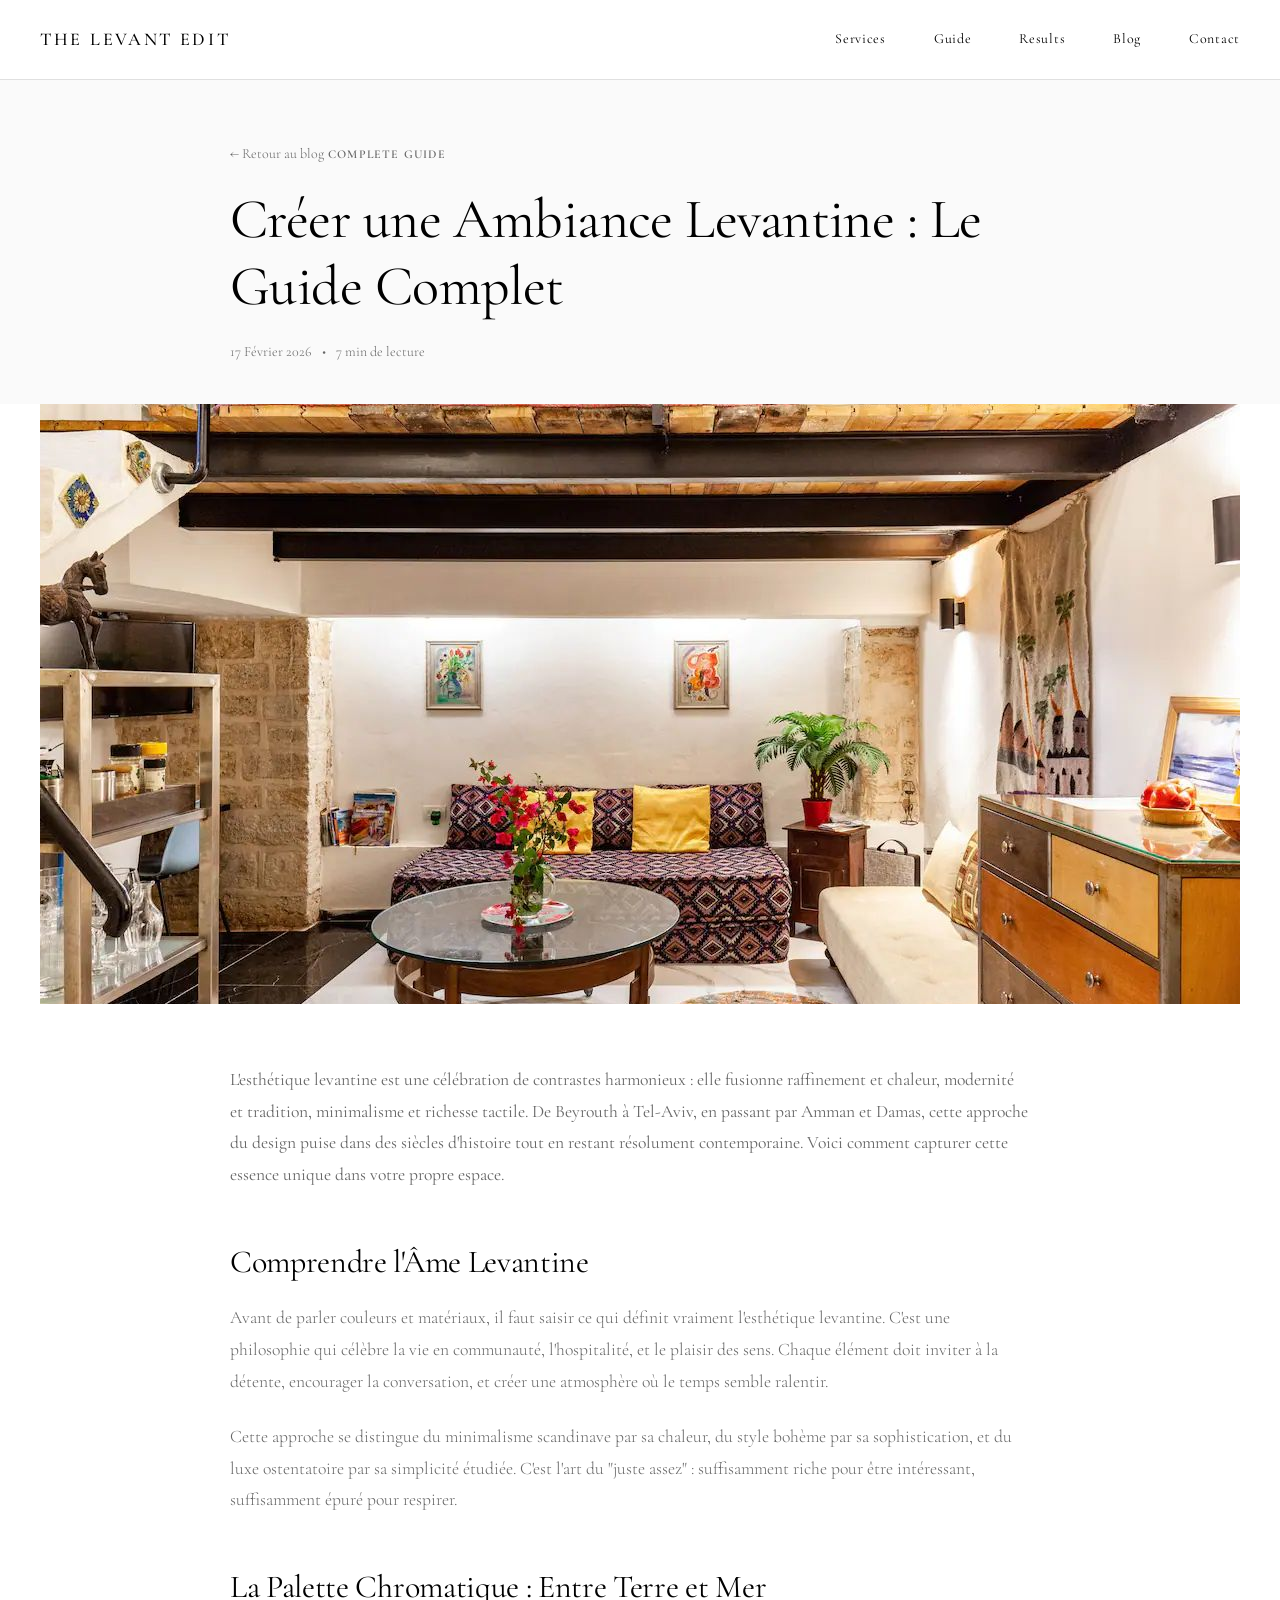
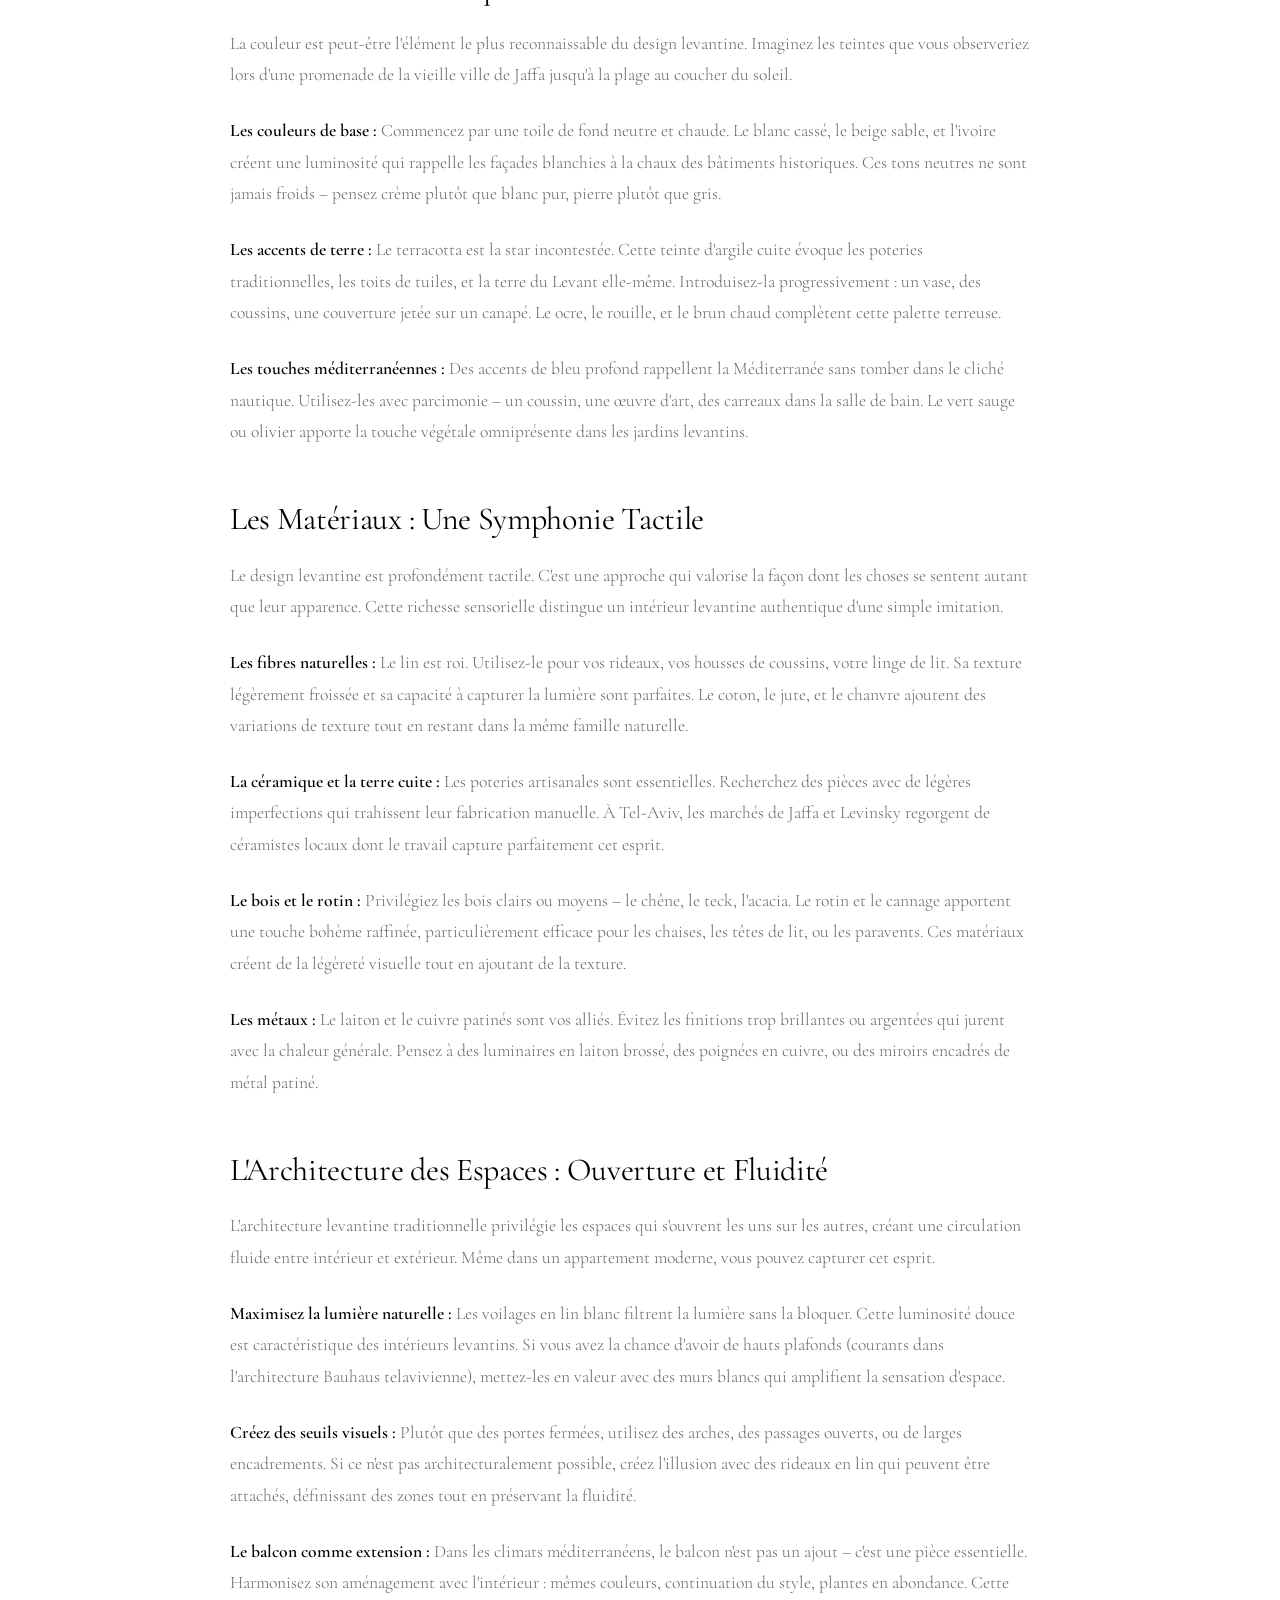
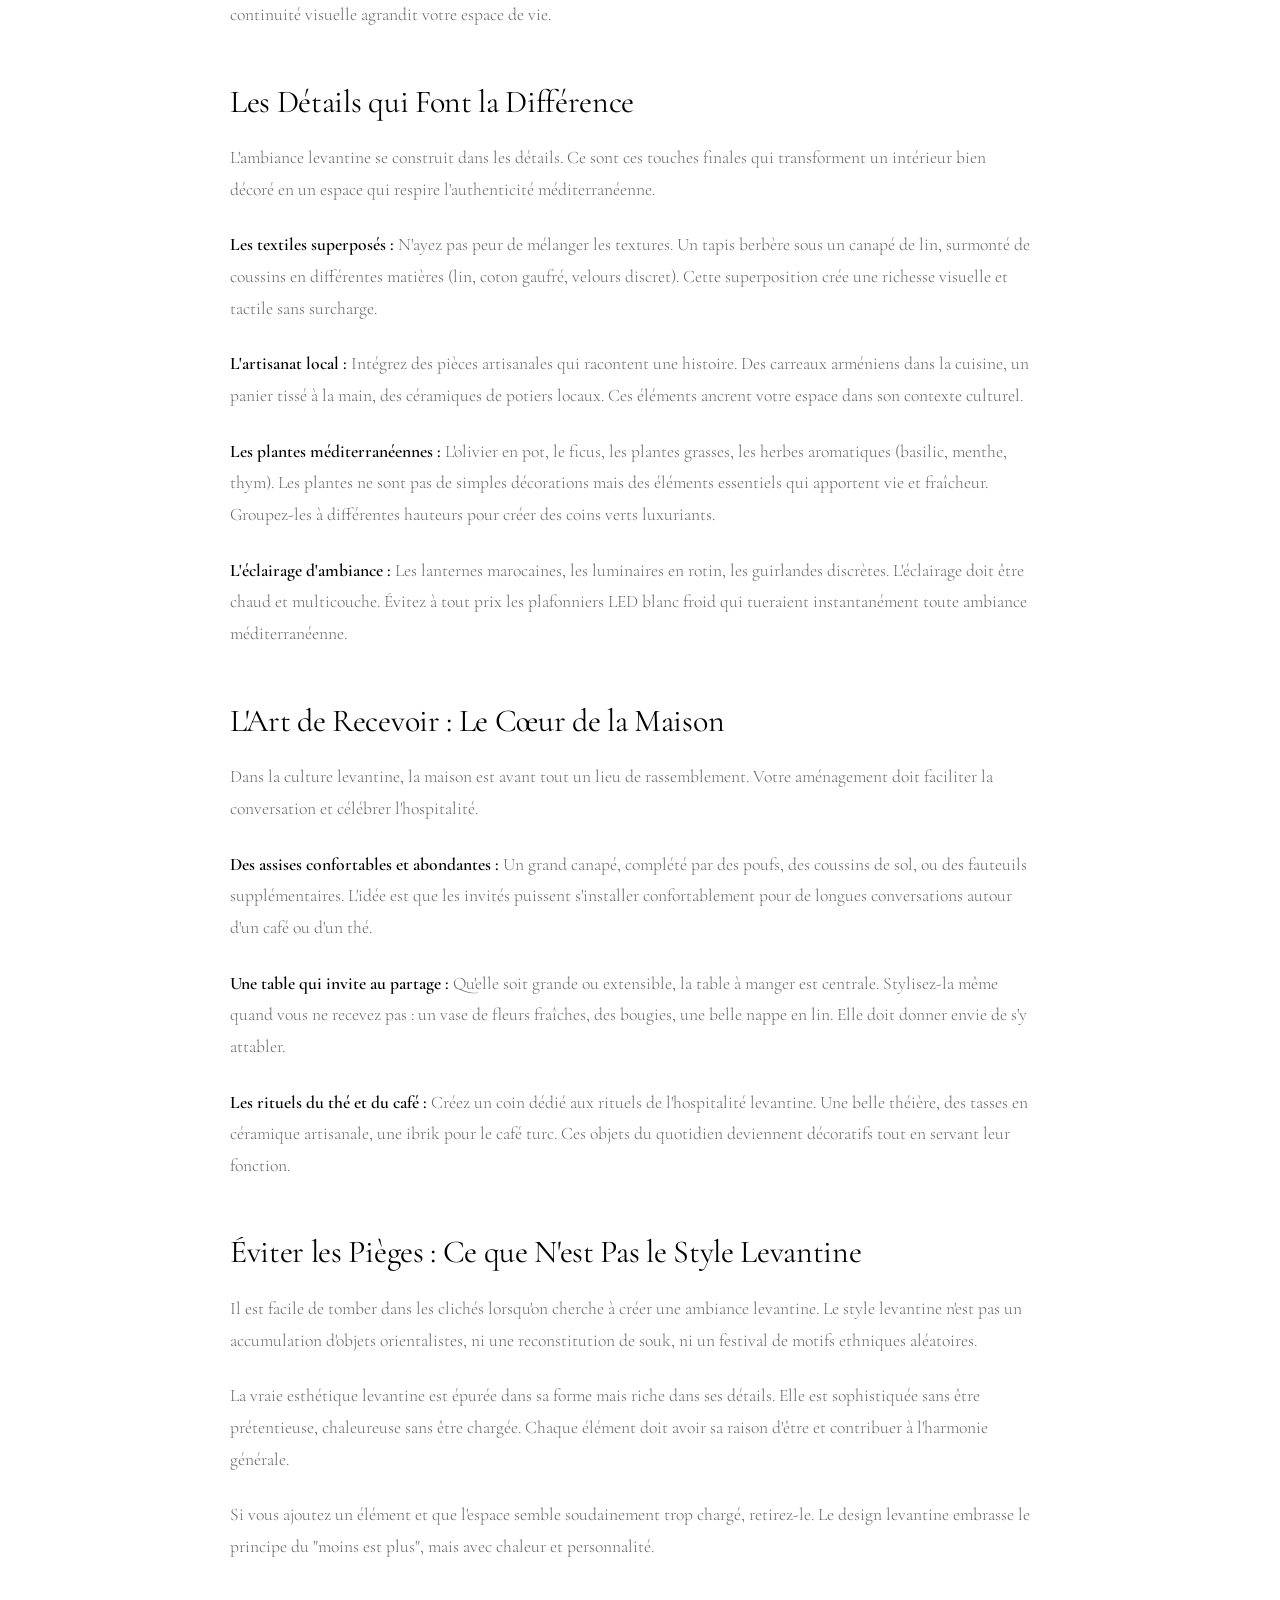
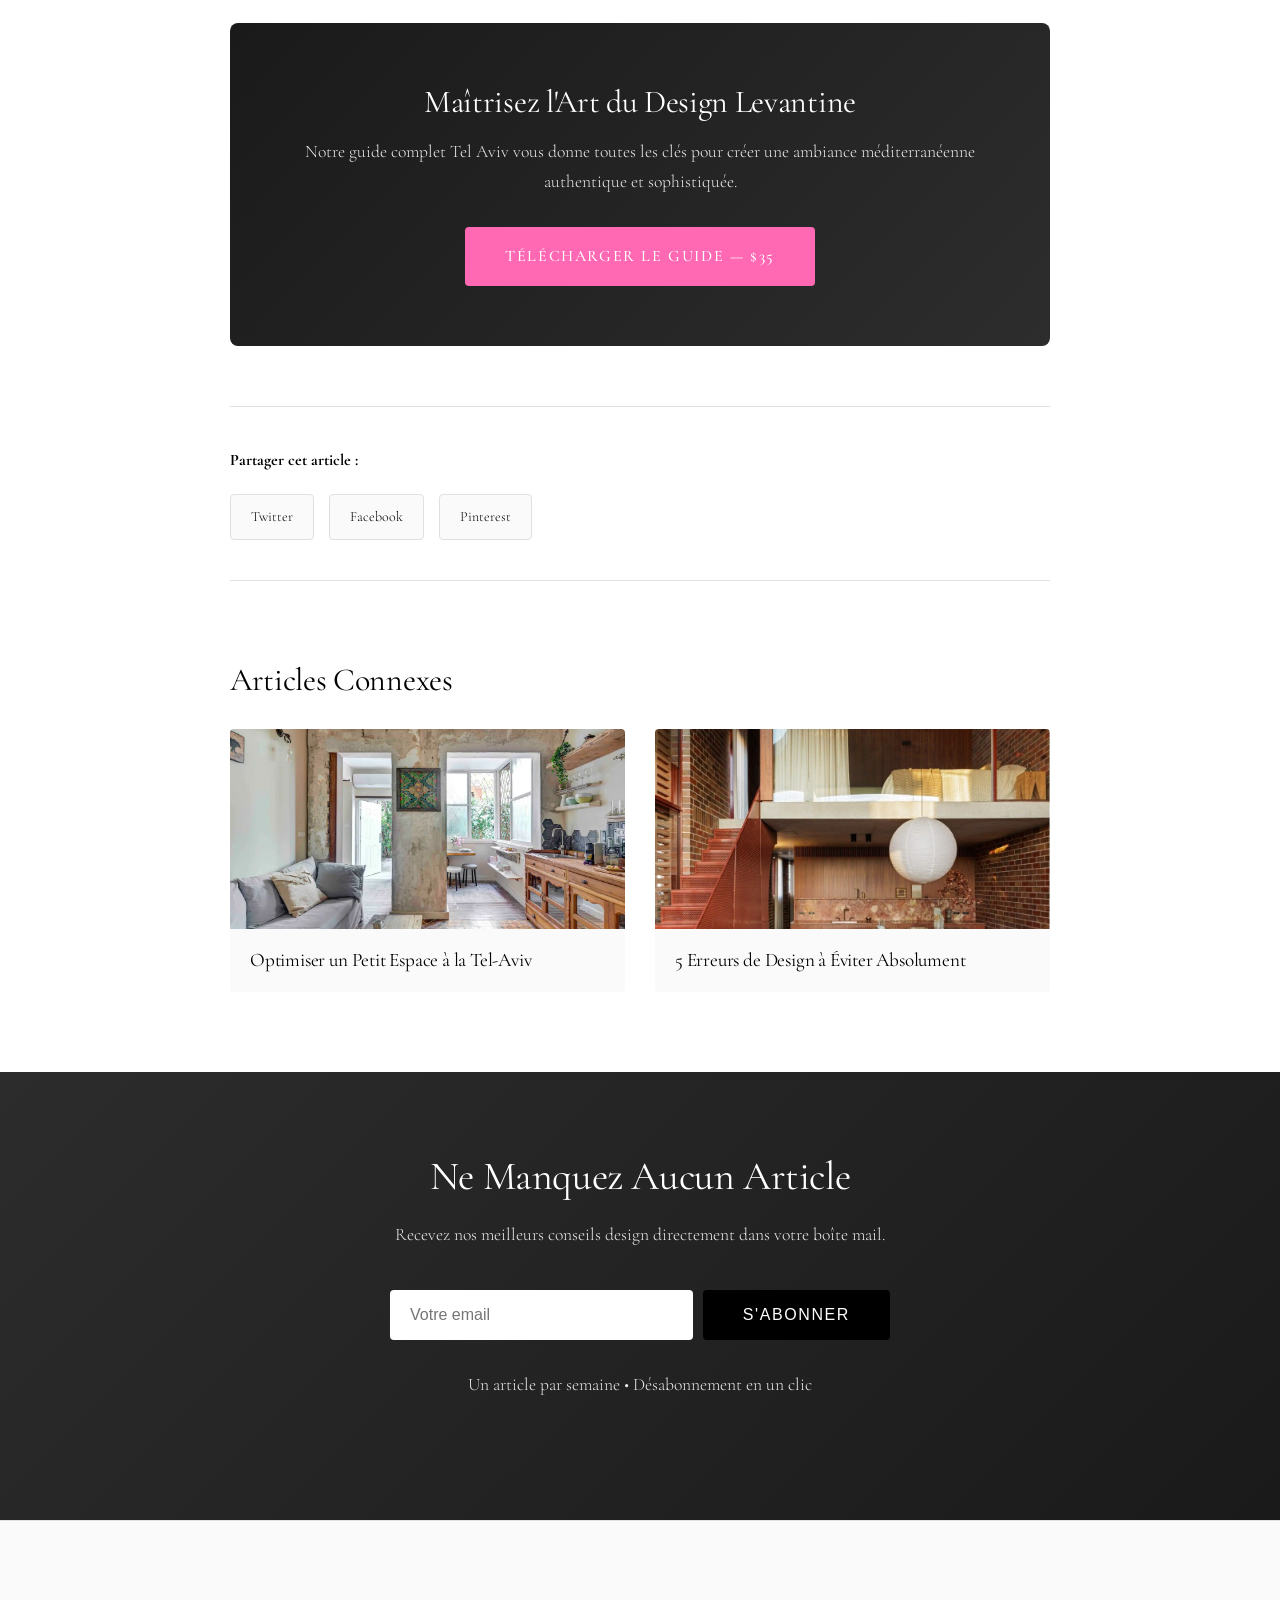
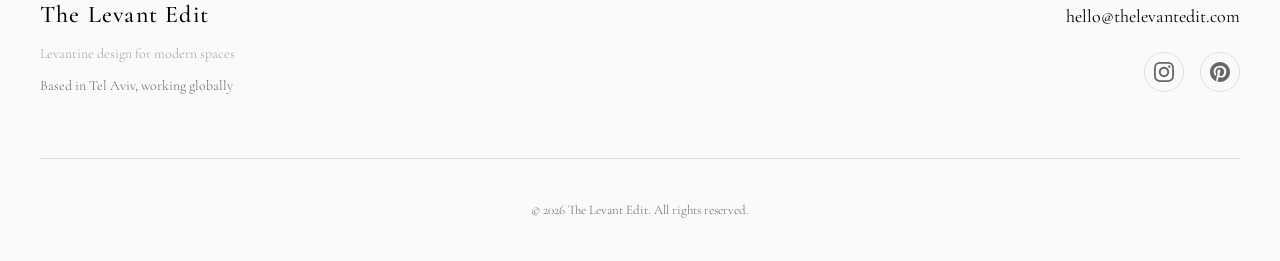
==== commit e773f3ce: "Mise à jour complète du branding et intégrations: - Polices: Cormorant Garamond + Coconat Pro unique" ====
--- a/blog-ambiance-levantine.html
+++ b/blog-ambiance-levantine.html
@@ -189,8 +189,8 @@
         <div class="container">
             <h2>Ne Manquez Aucun Article</h2>
             <p>Recevez nos meilleurs conseils design directement dans votre boîte mail.</p>
-            <form class="newsletter-form" id="article-newsletter-form">
-                <input type="email" placeholder="Votre email" required>
+            <form action="https://formspree.io/f/mzdvnojl" method="POST" class="newsletter-form">
+                <input type="email" name="email" placeholder="Votre email" required>
                 <button type="submit" class="btn-primary">S'abonner</button>
             </form>
             <p class="newsletter-note">Un article par semaine • Désabonnement en un clic</p>
@@ -200,23 +200,30 @@
     <!-- Footer -->
     <footer class="footer">
         <div class="container">
-            <div class="footer-content">
+            <div class="footer-main">
                 <div class="footer-brand">
                     <h3>The Levant Edit</h3>
                     <p class="footer-tagline">Levantine design for modern spaces</p>
-                </div>
-                <div class="footer-links">
-                    <h4>Quick Links</h4>
-                    <a href="index.html#services">Services</a>
-                    <a href="index.html#airbnb">Guide</a>
-                    <a href="index.html#blog">Blog</a>
-                    <a href="index.html#contact">Contact</a>
-                </div>
-                <div class="footer-social">
-                    <a href="https://instagram.com/thelevantedit" target="_blank" rel="noopener">Instagram</a>
-                    <a href="https://pinterest.com/thelevantedit" target="_blank" rel="noopener">Pinterest</a>
-                </div>
-            </div>
+                    <p class="footer-location">Based in Tel Aviv, working globally</p>
+                </div>
+
+                <div class="footer-contact">
+                    <a href="mailto:hello@thelevantedit.com" class="footer-email">hello@thelevantedit.com</a>
+                    <div class="footer-social">
+                        <a href="https://www.instagram.com/the.levantedit/" target="_blank" rel="noopener" aria-label="Instagram">
+                            <svg width="24" height="24" viewBox="0 0 24 24" fill="currentColor">
+                                <path d="M12 2.163c3.204 0 3.584.012 4.85.07 3.252.148 4.771 1.691 4.919 4.919.058 1.265.069 1.645.069 4.849 0 3.205-.012 3.584-.069 4.849-.149 3.225-1.664 4.771-4.919 4.919-1.266.058-1.644.07-4.85.07-3.204 0-3.584-.012-4.849-.07-3.26-.149-4.771-1.699-4.919-4.92-.058-1.265-.07-1.644-.07-4.849 0-3.204.013-3.583.07-4.849.149-3.227 1.664-4.771 4.919-4.919 1.266-.057 1.645-.069 4.849-.069zm0-2.163c-3.259 0-3.667.014-4.947.072-4.358.2-6.78 2.618-6.98 6.98-.059 1.281-.073 1.689-.073 4.948 0 3.259.014 3.668.072 4.948.2 4.358 2.618 6.78 6.98 6.98 1.281.058 1.689.072 4.948.072 3.259 0 3.668-.014 4.948-.072 4.354-.2 6.782-2.618 6.979-6.98.059-1.28.073-1.689.073-4.948 0-3.259-.014-3.667-.072-4.947-.196-4.354-2.617-6.78-6.979-6.98-1.281-.059-1.69-.073-4.949-.073zm0 5.838c-3.403 0-6.162 2.759-6.162 6.162s2.759 6.163 6.162 6.163 6.162-2.759 6.162-6.163c0-3.403-2.759-6.162-6.162-6.162zm0 10.162c-2.209 0-4-1.79-4-4 0-2.209 1.791-4 4-4s4 1.791 4 4c0 2.21-1.791 4-4 4zm6.406-11.845c-.796 0-1.441.645-1.441 1.44s.645 1.44 1.441 1.44c.795 0 1.439-.645 1.439-1.44s-.644-1.44-1.439-1.44z"/>
+                            </svg>
+                        </a>
+                        <a href="https://www.pinterest.com/0iwkefr9bby8pv0y3em5alp1oxomv9/?actingBusinessId=1089871315982472611" target="_blank" rel="noopener" aria-label="Pinterest">
+                            <svg width="24" height="24" viewBox="0 0 24 24" fill="currentColor">
+                                <path d="M12 0c-6.627 0-12 5.372-12 12 0 5.084 3.163 9.426 7.627 11.174-.105-.949-.2-2.405.042-3.441.218-.937 1.407-5.965 1.407-5.965s-.359-.719-.359-1.782c0-1.668.967-2.914 2.171-2.914 1.023 0 1.518.769 1.518 1.69 0 1.029-.655 2.568-.994 3.995-.283 1.194.599 2.169 1.777 2.169 2.133 0 3.772-2.249 3.772-5.495 0-2.873-2.064-4.882-5.012-4.882-3.414 0-5.418 2.561-5.418 5.207 0 1.031.397 2.138.893 2.738.098.119.112.224.083.345l-.333 1.36c-.053.22-.174.267-.402.161-1.499-.698-2.436-2.889-2.436-4.649 0-3.785 2.75-7.262 7.929-7.262 4.163 0 7.398 2.967 7.398 6.931 0 4.136-2.607 7.464-6.227 7.464-1.216 0-2.359-.631-2.75-1.378l-.748 2.853c-.271 1.043-1.002 2.35-1.492 3.146 1.124.347 2.317.535 3.554.535 6.627 0 12-5.373 12-12 0-6.628-5.373-12-12-12z"/>
+                            </svg>
+                        </a>
+                    </div>
+                </div>
+            </div>
+
             <div class="footer-bottom">
                 <p>&copy; 2026 The Levant Edit. All rights reserved.</p>
             </div>
@@ -225,14 +232,6 @@
 
     <!-- Scripts -->
     <script src="app.js"></script>
-    <script>
-        // Newsletter form
-        document.getElementById('article-newsletter-form')?.addEventListener('submit', function(e) {
-            e.preventDefault();
-            alert('✅ Merci ! Vous êtes inscrit à la newsletter.');
-            this.reset();
-        });
-    </script>
 
 </body>
 </html>
--- a/styles.css
+++ b/styles.css
@@ -2,6 +2,10 @@
    THE LEVANT EDIT - LUXURY MINIMALIST
    Inspired by Aman.com
    ======================================== */
+
+/* Fonts */
+@import url('https://fonts.googleapis.com/css2?family=Cormorant+Garamond:wght@300;400;500;600;700&display=swap');
+@import url('https://fonts.cdnfonts.com/css/coconat-pro');
 
 :root {
     --white: #FFFFFF;
@@ -24,7 +28,7 @@
 }
 
 body {
-    font-family: 'Inter', -apple-system, sans-serif;
+    font-family: 'Coconat Pro', 'Cormorant Garamond', serif;
     color: var(--black);
     line-height: 1.7;
     font-size: 16px;
@@ -543,42 +547,81 @@
 .footer {
     padding: 80px 0 40px;
     border-top: 1px solid var(--mid-grey);
-}
-
-.footer-content {
-    display: grid;
-    grid-template-columns: 2fr repeat(3, 1fr);
+    background: var(--off-white);
+}
+
+.footer-main {
+    display: flex;
+    justify-content: space-between;
+    align-items: flex-start;
+    margin-bottom: 60px;
     gap: 60px;
-    margin-bottom: 60px;
-}
-
-.footer-logo {
+}
+
+.footer-brand h3 {
     font-family: 'Cormorant Garamond', serif;
+    font-size: 24px;
+    font-weight: 500;
+    letter-spacing: 0.05em;
+    margin-bottom: 12px;
+}
+
+.footer-tagline {
+    font-size: 14px;
+    color: var(--dark-grey);
+    margin-bottom: 8px;
+}
+
+.footer-location {
+    font-size: 14px;
+    color: var(--dark-grey);
+}
+
+.footer-contact {
+    text-align: right;
+}
+
+.footer-email {
     font-size: 18px;
-    font-weight: 500;
-    letter-spacing: 0.15em;
-    text-transform: uppercase;
-    margin-bottom: 16px;
-}
-
-.footer-col p {
-    color: var(--dark-grey);
-    font-size: 14px;
-}
-
-.footer-col h4 {
-    font-size: 14px;
     font-weight: 400;
-    letter-spacing: 0.1em;
-    text-transform: uppercase;
+    display: block;
     margin-bottom: 20px;
-}
-
-.footer-col a {
-    display: block;
-    font-size: 14px;
-    color: var(--dark-grey);
-    margin-bottom: 12px;
+    transition: opacity 0.3s ease;
+}
+
+.footer-email:hover {
+    opacity: 0.6;
+}
+
+.footer-social {
+    display: flex;
+    gap: 20px;
+    justify-content: flex-end;
+}
+
+.footer-social a {
+    width: 40px;
+    height: 40px;
+    display: flex;
+    align-items: center;
+    justify-content: center;
+    border: 1px solid var(--mid-grey);
+    border-radius: 50%;
+    transition: all 0.3s ease;
+    color: var(--black);
+}
+
+.footer-social a:hover {
+    background: var(--black);
+    color: var(--white);
+    border-color: var(--black);
+    opacity: 1;
+    transform: translateY(-2px);
+}
+
+.footer-social svg {
+    width: 20px;
+    height: 20px;
 }
 
 .footer-bottom {
@@ -647,9 +690,17 @@
         grid-template-columns: 1fr;
     }
     
-    .footer-content {
-        grid-template-columns: 1fr;
+    .footer-main {
+        flex-direction: column;
         gap: 40px;
+    }
+
+    .footer-contact {
+        text-align: left;
+    }
+
+    .footer-social {
+        justify-content: flex-start;
     }
 }
 /* Photo Showcase */
